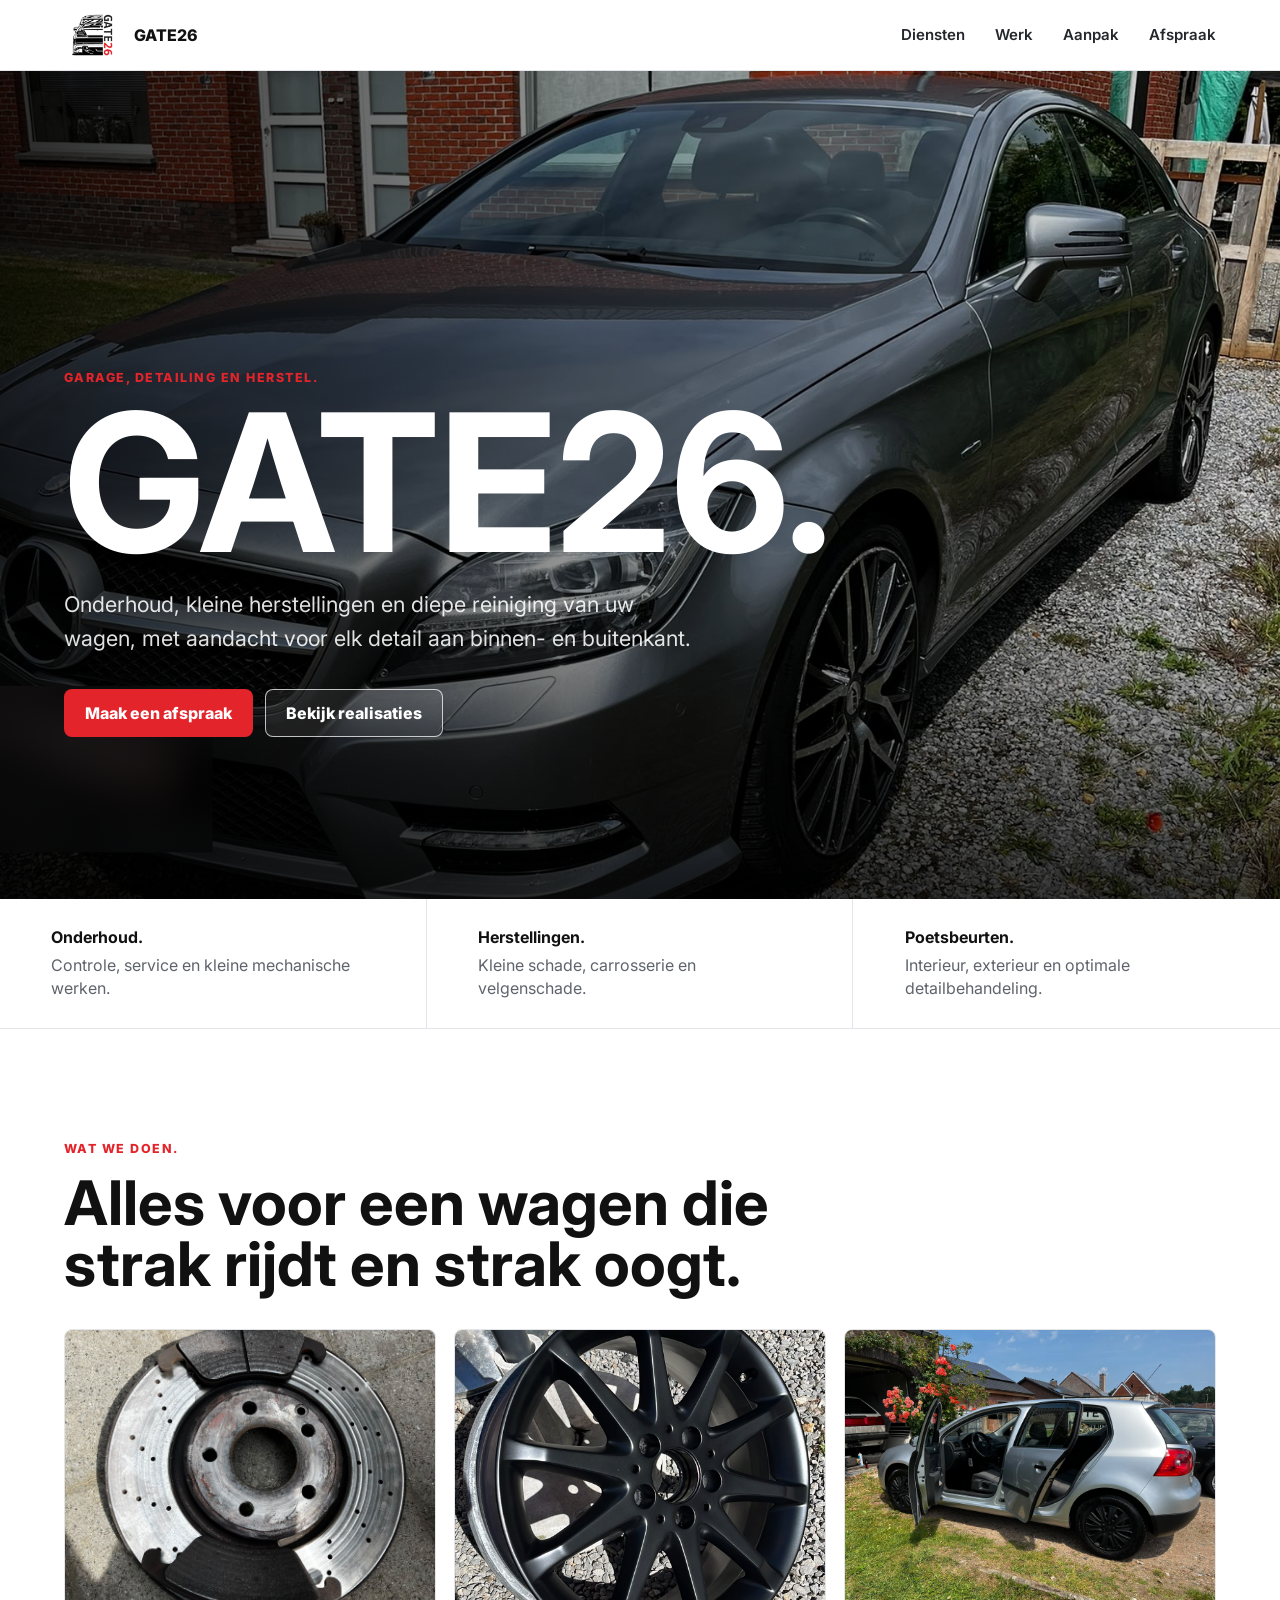
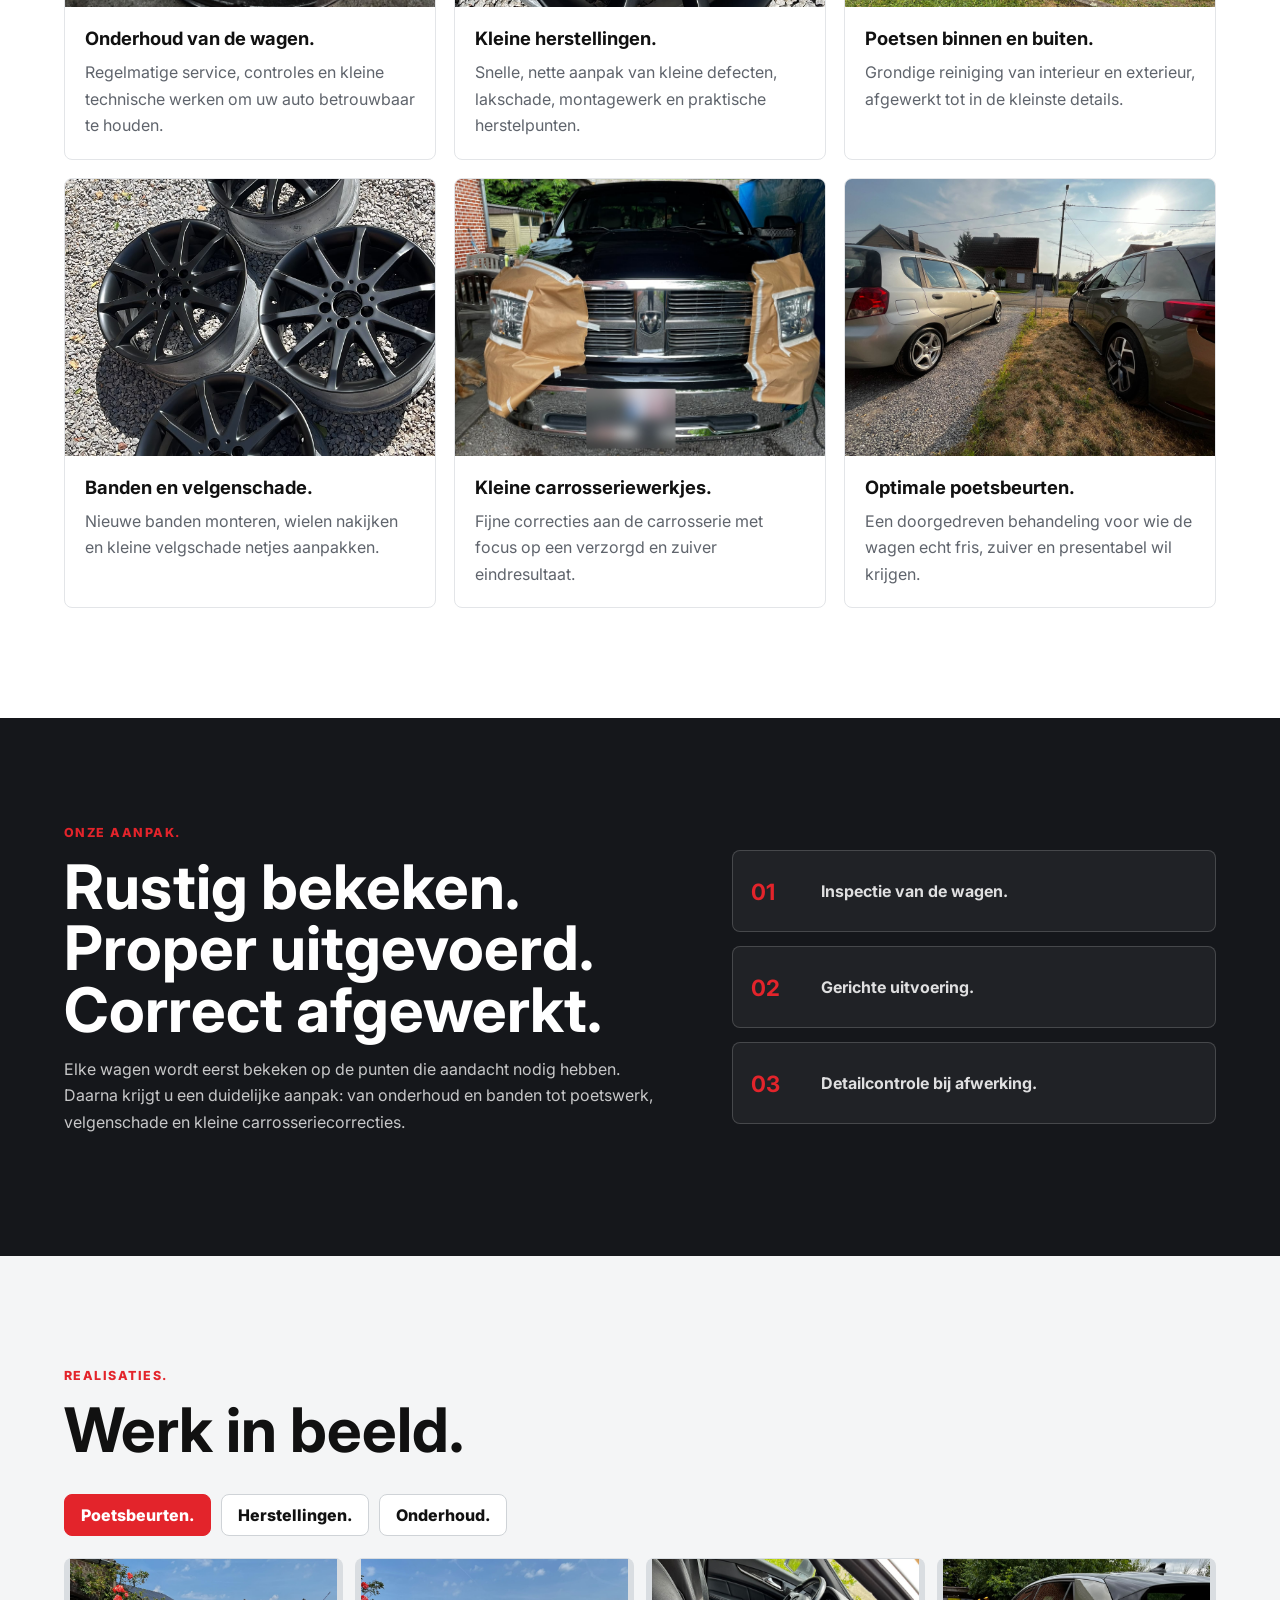
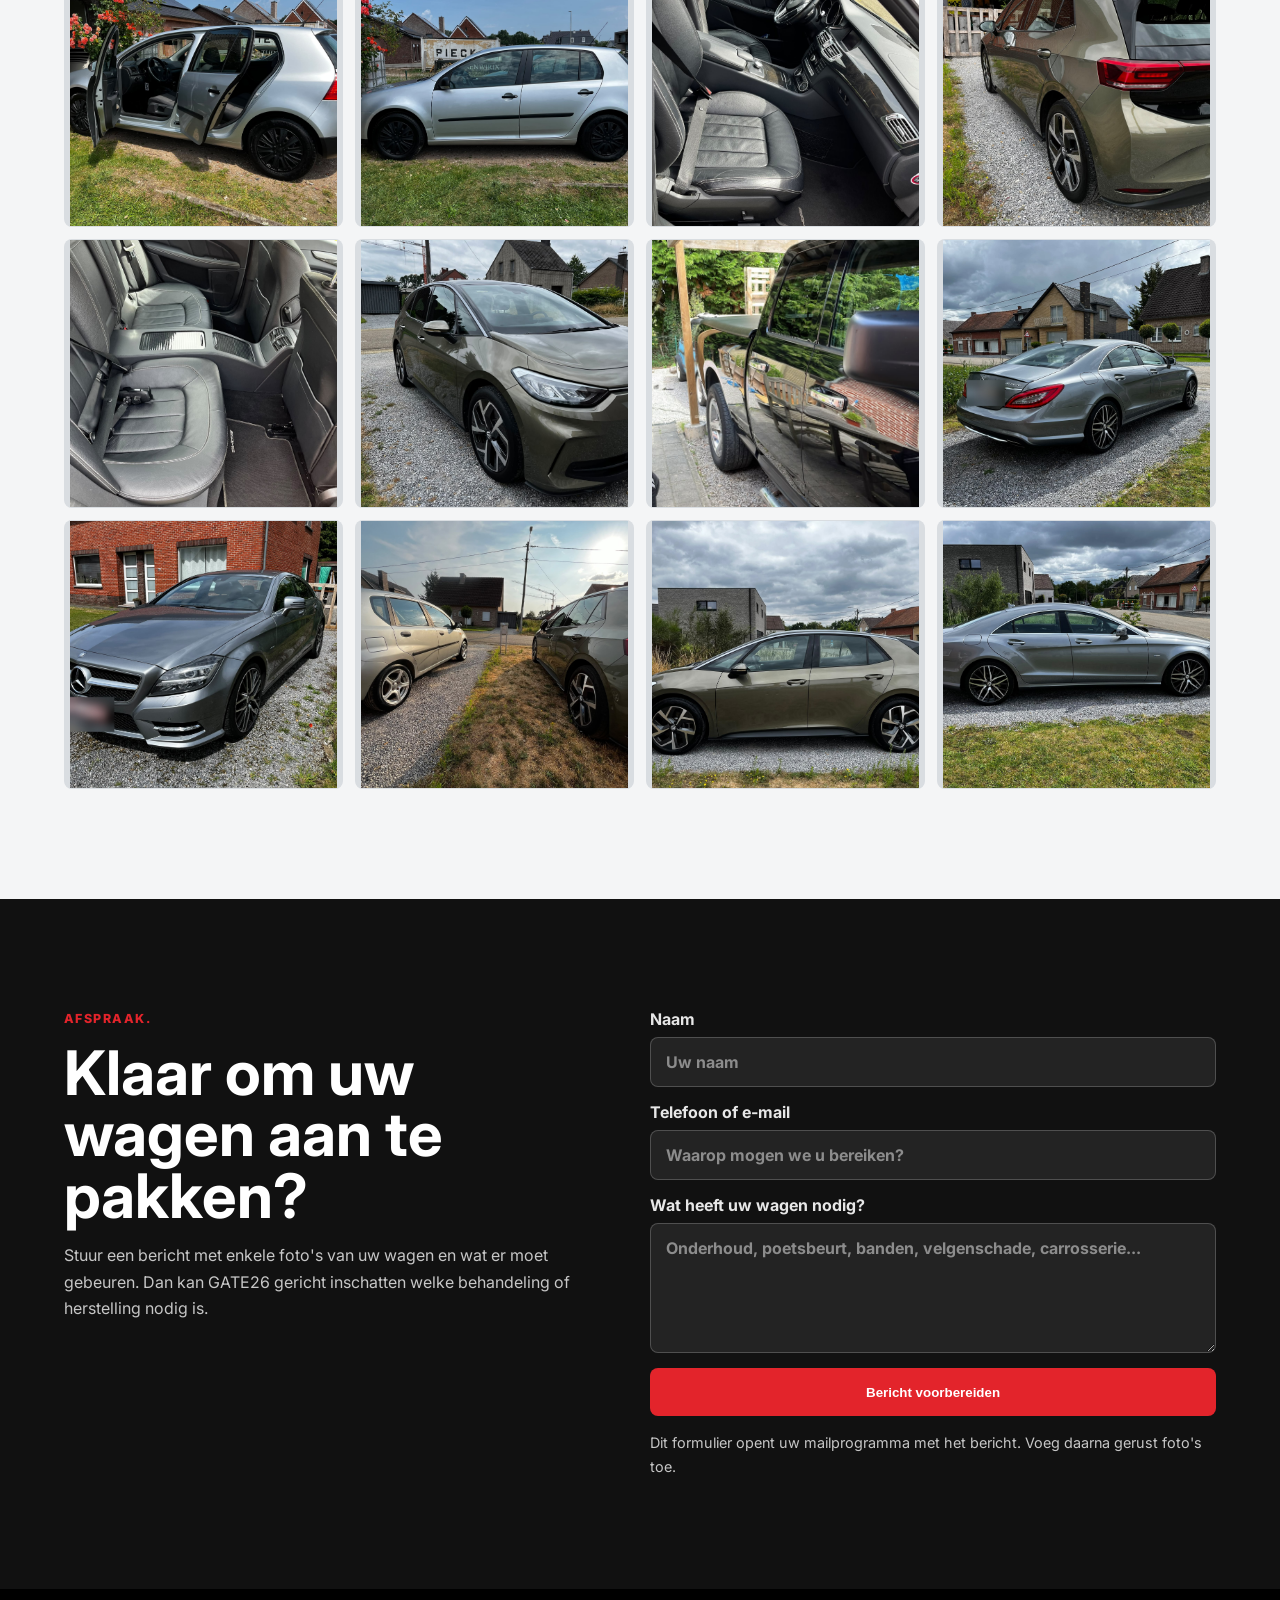
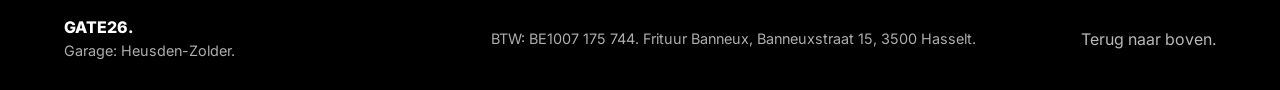
==== index.html @ 44db854c "Add favicon" ====
<!doctype html>
<html lang="nl">
  <head>
    <meta charset="utf-8" />
    <meta name="viewport" content="width=device-width, initial-scale=1" />
    <meta
      name="description"
      content="GATE26 verzorgt onderhoud, kleine herstellingen, banden, velgenschade, carrosseriewerk en precisiepoetsbeurten voor uw wagen."
    />
    <title>GATE26 | Garage & Detailing</title>
    <link rel="icon" href="favicon.ico" sizes="any" />
    <link rel="icon" type="image/png" href="favicon.png" />
    <link rel="preconnect" href="https://fonts.googleapis.com" />
    <link rel="preconnect" href="https://fonts.gstatic.com" crossorigin />
    <link
      href="https://fonts.googleapis.com/css2?family=Inter:wght@400;500;600;700;800&display=swap"
      rel="stylesheet"
    />
    <link rel="stylesheet" href="styles.css" />
  </head>
  <body>
    <header class="site-header" id="top">
      <a class="brand" href="#top" aria-label="GATE26 startpagina">
        <img src="GATE26%20LOGO.jpg" alt="GATE26 logo" />
        <span>GATE26</span>
      </a>
      <nav class="nav" aria-label="Hoofdnavigatie">
        <a href="#diensten">Diensten</a>
        <a href="#werk">Werk</a>
        <a href="#aanpak">Aanpak</a>
        <a href="#contact">Afspraak</a>
      </nav>
    </header>

    <main>
      <section class="hero" aria-labelledby="hero-title">
        <div class="hero-media">
          <img src="privacy-fotos/Poetsbeurten/WhatsApp%20Image%202026-07-25%20at%2012.27.44.jpeg" alt="Gepoetste wagen bij GATE26" />
        </div>
        <div class="hero-content">
          <p class="eyebrow">Garage, detailing en herstel.</p>
          <h1 id="hero-title">GATE26.</h1>
          <p>
            Onderhoud, kleine herstellingen en diepe reiniging van uw wagen,
            met aandacht voor elk detail aan binnen- en buitenkant.
          </p>
          <div class="hero-actions">
            <a class="button primary" href="#contact">Maak een afspraak</a>
            <a class="button secondary" href="#werk">Bekijk realisaties</a>
          </div>
        </div>
      </section>

      <section class="intro-band" aria-label="Belangrijkste diensten">
        <div>
          <strong>Onderhoud.</strong>
          <span>Controle, service en kleine mechanische werken.</span>
        </div>
        <div>
          <strong>Herstellingen.</strong>
          <span>Kleine schade, carrosserie en velgenschade.</span>
        </div>
        <div>
          <strong>Poetsbeurten.</strong>
          <span>Interieur, exterieur en optimale detailbehandeling.</span>
        </div>
      </section>

      <section class="section" id="diensten">
        <div class="section-heading">
          <p class="eyebrow">Wat we doen.</p>
          <h2>Alles voor een wagen die strak rijdt en strak oogt.</h2>
        </div>
        <div class="services-grid">
          <article class="service-card">
            <img src="privacy-fotos/Onderhoudfotos/4875.jpeg" alt="Onderhoudswerk aan een wagen" />
            <div>
              <h3>Onderhoud van de wagen.</h3>
              <p>Regelmatige service, controles en kleine technische werken om uw auto betrouwbaar te houden.</p>
            </div>
          </article>
          <article class="service-card">
            <img src="privacy-fotos/Herstellingswerkjes/987oipofei.jpeg" alt="Kleine herstelling aan een auto" />
            <div>
              <h3>Kleine herstellingen.</h3>
              <p>Snelle, nette aanpak van kleine defecten, lakschade, montagewerk en praktische herstelpunten.</p>
            </div>
          </article>
          <article class="service-card">
            <img src="privacy-fotos/Poetsbeurten/ef.jpeg" alt="Interieurreiniging van een wagen" />
            <div>
              <h3>Poetsen binnen en buiten.</h3>
              <p>Grondige reiniging van interieur en exterieur, afgewerkt tot in de kleinste details.</p>
            </div>
          </article>
          <article class="service-card">
            <img src="privacy-fotos/Herstellingswerkjes/jkhfiu.jpeg" alt="Velg en band van een wagen" />
            <div>
              <h3>Banden en velgenschade.</h3>
              <p>Nieuwe banden monteren, wielen nakijken en kleine velgschade netjes aanpakken.</p>
            </div>
          </article>
          <article class="service-card">
            <img src="privacy-fotos/Herstellingswerkjes/WhatsApp%20Image%202026-07-25%20at%2012.21.53fe.jpeg" alt="Carrosseriewerk aan een wagen" />
            <div>
              <h3>Kleine carrosseriewerkjes.</h3>
              <p>Fijne correcties aan de carrosserie met focus op een verzorgd en zuiver eindresultaat.</p>
            </div>
          </article>
          <article class="service-card">
            <img src="privacy-fotos/Poetsbeurten/WhatsApp%20Image%202026-07-25%20at%2019.39.48.jpeg" alt="Precisiepoetsbeurt van een auto" />
            <div>
              <h3>Optimale poetsbeurten.</h3>
              <p>Een doorgedreven behandeling voor wie de wagen echt fris, zuiver en presentabel wil krijgen.</p>
            </div>
          </article>
        </div>
      </section>

      <section class="feature-strip" id="aanpak">
        <div class="feature-copy">
          <p class="eyebrow">Onze aanpak.</p>
          <h2>Rustig bekeken. Proper uitgevoerd. Correct afgewerkt.</h2>
          <p>
            Elke wagen wordt eerst bekeken op de punten die aandacht nodig hebben.
            Daarna krijgt u een duidelijke aanpak: van onderhoud en banden tot
            poetswerk, velgenschade en kleine carrosseriecorrecties.
          </p>
        </div>
        <div class="stats" aria-label="Sterktes van GATE26">
          <div><strong>01</strong><span>Inspectie van de wagen.</span></div>
          <div><strong>02</strong><span>Gerichte uitvoering.</span></div>
          <div><strong>03</strong><span>Detailcontrole bij afwerking.</span></div>
        </div>
      </section>

      <section class="section gallery-section" id="werk">
        <div class="section-heading">
          <p class="eyebrow">Realisaties.</p>
          <h2>Werk in beeld.</h2>
        </div>
        <div class="gallery-tabs" role="tablist" aria-label="Galerijcategorieën">
          <button class="tab is-active" type="button" data-gallery="poetsbeurten">Poetsbeurten.</button>
          <button class="tab" type="button" data-gallery="herstellingen">Herstellingen.</button>
          <button class="tab" type="button" data-gallery="onderhoud">Onderhoud.</button>
        </div>
        <div class="gallery-grid" id="gallery" aria-live="polite"></div>
      </section>

      <section class="contact" id="contact">
        <div>
          <p class="eyebrow">Afspraak.</p>
          <h2>Klaar om uw wagen aan te pakken?</h2>
          <p>
            Stuur een bericht met enkele foto's van uw wagen en wat er moet gebeuren.
            Dan kan GATE26 gericht inschatten welke behandeling of herstelling nodig is.
          </p>
        </div>
        <form class="contact-form">
          <label>
            Naam
            <input type="text" name="naam" placeholder="Uw naam" />
          </label>
          <label>
            Telefoon of e-mail
            <input type="text" name="contact" placeholder="Waarop mogen we u bereiken?" />
          </label>
          <label>
            Wat heeft uw wagen nodig?
            <textarea name="bericht" rows="5" placeholder="Onderhoud, poetsbeurt, banden, velgenschade, carrosserie..."></textarea>
          </label>
          <button class="button primary" type="submit">Bericht voorbereiden</button>
          <p class="form-note">Dit formulier opent uw mailprogramma met het bericht. Voeg daarna gerust foto's toe.</p>
        </form>
      </section>
    </main>

    <footer class="footer">
      <div class="footer-brand">
        <span>GATE26.</span>
        <small>Garage: Heusden-Zolder.</small>
      </div>
      <p class="footer-note">
        BTW: BE1007 175 744. Frituur Banneux, Banneuxstraat 15, 3500 Hasselt.
      </p>
      <a href="#top">Terug naar boven.</a>
    </footer>

    <script src="script.js"></script>
  </body>
</html>
---- styles.css ----
:root {
  --ink: #111111;
  --muted: #5f646c;
  --line: #e3e5e8;
  --paper: #ffffff;
  --soft: #f4f5f6;
  --accent: #e3242b;
  --accent-dark: #b9171d;
  --steel: #222831;
  --radius: 8px;
  --shadow: 0 18px 45px rgba(17, 17, 17, 0.16);
}

* {
  box-sizing: border-box;
}

html {
  scroll-behavior: smooth;
}

body {
  margin: 0;
  font-family: "Inter", Arial, sans-serif;
  color: var(--ink);
  background: var(--paper);
}

img,
video {
  display: block;
  max-width: 100%;
}

a {
  color: inherit;
  text-decoration: none;
}

.site-header {
  position: sticky;
  top: 0;
  z-index: 20;
  display: flex;
  align-items: center;
  justify-content: space-between;
  gap: 24px;
  padding: 14px clamp(18px, 5vw, 64px);
  background: rgba(255, 255, 255, 0.94);
  border-bottom: 1px solid var(--line);
  backdrop-filter: blur(14px);
}

.brand {
  display: inline-flex;
  align-items: center;
  gap: 12px;
  font-weight: 800;
  letter-spacing: 0;
}

.brand img {
  width: 58px;
  height: 42px;
  object-fit: contain;
}

.nav {
  display: flex;
  align-items: center;
  gap: clamp(14px, 3vw, 30px);
  color: #24272c;
  font-size: 0.94rem;
  font-weight: 600;
}

.nav a {
  padding: 10px 0;
  border-bottom: 2px solid transparent;
}

.nav a:hover,
.nav a:focus-visible {
  border-color: var(--accent);
}

.hero {
  position: relative;
  min-height: calc(100svh - 72px);
  display: grid;
  align-items: end;
  overflow: hidden;
  background: var(--steel);
}

.hero::after {
  content: "";
  position: absolute;
  inset: 0;
  background:
    linear-gradient(90deg, rgba(0, 0, 0, 0.84), rgba(0, 0, 0, 0.42) 45%, rgba(0, 0, 0, 0.1)),
    linear-gradient(0deg, rgba(0, 0, 0, 0.7), transparent 36%);
  pointer-events: none;
}

.hero-media {
  position: absolute;
  inset: 0;
}

.hero-media img {
  width: 100%;
  height: 100%;
  object-fit: cover;
}

.hero-content {
  position: relative;
  z-index: 1;
  width: min(760px, 100%);
  padding: 10vh clamp(18px, 5vw, 64px) 18vh;
  color: #ffffff;
}

.eyebrow {
  margin: 0 0 12px;
  color: var(--accent);
  font-size: 0.78rem;
  font-weight: 800;
  letter-spacing: 0.12em;
  text-transform: uppercase;
}

.hero h1 {
  margin: 0;
  font-size: clamp(4.4rem, 16vw, 12rem);
  line-height: 0.85;
  letter-spacing: 0;
}

.hero p:not(.eyebrow) {
  width: min(660px, 100%);
  margin: 24px 0 0;
  color: rgba(255, 255, 255, 0.88);
  font-size: clamp(1.05rem, 2vw, 1.35rem);
  line-height: 1.55;
}

.hero-actions {
  display: flex;
  flex-wrap: wrap;
  gap: 12px;
  margin-top: 34px;
}

.button {
  display: inline-flex;
  align-items: center;
  justify-content: center;
  min-height: 48px;
  padding: 0 20px;
  border: 1px solid transparent;
  border-radius: var(--radius);
  font-weight: 800;
  cursor: pointer;
}

.button.primary {
  color: #ffffff;
  background: var(--accent);
}

.button.primary:hover,
.button.primary:focus-visible {
  background: var(--accent-dark);
}

.button.secondary {
  color: #ffffff;
  border-color: rgba(255, 255, 255, 0.72);
  background: rgba(255, 255, 255, 0.08);
}

.intro-band {
  display: grid;
  grid-template-columns: repeat(3, 1fr);
  border-bottom: 1px solid var(--line);
  background: var(--paper);
}

.intro-band div {
  padding: 28px clamp(18px, 4vw, 52px);
  border-right: 1px solid var(--line);
}

.intro-band div:last-child {
  border-right: 0;
}

.intro-band strong,
.intro-band span {
  display: block;
}

.intro-band strong {
  margin-bottom: 7px;
  font-size: 1rem;
}

.intro-band span {
  color: var(--muted);
  line-height: 1.45;
}

.section,
.contact {
  padding: clamp(58px, 9vw, 110px) clamp(18px, 5vw, 64px);
}

.section-heading {
  width: min(760px, 100%);
  margin-bottom: 34px;
}

h2 {
  margin: 0;
  font-size: clamp(2rem, 4.8vw, 4rem);
  line-height: 1;
  letter-spacing: 0;
}

h3 {
  margin: 0 0 10px;
  font-size: 1.15rem;
  letter-spacing: 0;
}

p {
  line-height: 1.65;
}

.services-grid {
  display: grid;
  grid-template-columns: repeat(3, minmax(0, 1fr));
  gap: 18px;
}

.service-card {
  overflow: hidden;
  border: 1px solid var(--line);
  border-radius: var(--radius);
  background: #ffffff;
}

.service-card img {
  width: 100%;
  aspect-ratio: 4 / 3;
  object-fit: cover;
}

.service-card div {
  padding: 20px;
}

.service-card p {
  margin: 0;
  color: var(--muted);
}

.feature-strip {
  display: grid;
  grid-template-columns: minmax(0, 1.1fr) minmax(320px, 0.9fr);
  gap: clamp(32px, 6vw, 86px);
  align-items: center;
  padding: clamp(58px, 9vw, 105px) clamp(18px, 5vw, 64px);
  color: #ffffff;
  background: #15171b;
}

.feature-copy p:not(.eyebrow) {
  width: min(680px, 100%);
  color: rgba(255, 255, 255, 0.76);
}

.stats {
  display: grid;
  gap: 14px;
}

.stats div {
  display: grid;
  grid-template-columns: 70px 1fr;
  align-items: center;
  min-height: 82px;
  padding: 18px;
  border: 1px solid rgba(255, 255, 255, 0.17);
  border-radius: var(--radius);
  background: rgba(255, 255, 255, 0.05);
}

.stats strong {
  color: var(--accent);
  font-size: 1.4rem;
}

.stats span {
  color: rgba(255, 255, 255, 0.86);
  font-weight: 700;
}

.gallery-section {
  background: var(--soft);
}

.gallery-tabs {
  display: flex;
  flex-wrap: wrap;
  gap: 10px;
  margin-bottom: 22px;
}

.tab {
  min-height: 42px;
  padding: 0 16px;
  border: 1px solid #cfd3d7;
  border-radius: var(--radius);
  color: var(--ink);
  background: #ffffff;
  font: inherit;
  font-weight: 800;
  cursor: pointer;
}

.tab.is-active,
.tab:hover,
.tab:focus-visible {
  color: #ffffff;
  border-color: var(--accent);
  background: var(--accent);
}

.gallery-grid {
  display: grid;
  grid-template-columns: repeat(4, minmax(0, 1fr));
  gap: 12px;
}

.gallery-item {
  overflow: hidden;
  border: 0;
  border-radius: var(--radius);
  box-shadow: none;
  background: #d9dde1;
  cursor: zoom-in;
}

.gallery-item img {
  width: 100%;
  aspect-ratio: 1 / 1;
  object-fit: cover;
  transition: transform 220ms ease;
}

.gallery-item:hover img {
  transform: scale(1.04);
}

.video-band {
  display: grid;
  grid-template-columns: minmax(0, 0.8fr) minmax(320px, 1.2fr);
  gap: clamp(28px, 5vw, 72px);
  align-items: center;
  padding: clamp(54px, 8vw, 96px) clamp(18px, 5vw, 64px);
  border-top: 1px solid var(--line);
}

.video-band video {
  width: 100%;
  max-height: 620px;
  border-radius: var(--radius);
  background: #000000;
  box-shadow: var(--shadow);
}

.contact {
  display: grid;
  grid-template-columns: minmax(0, 0.9fr) minmax(320px, 1fr);
  gap: clamp(32px, 6vw, 86px);
  color: #ffffff;
  background: #111111;
}

.contact p:not(.eyebrow) {
  color: rgba(255, 255, 255, 0.76);
}

.contact-form {
  display: grid;
  gap: 15px;
}

.contact-form label {
  display: grid;
  gap: 8px;
  color: rgba(255, 255, 255, 0.9);
  font-weight: 700;
}

.contact-form input,
.contact-form textarea {
  width: 100%;
  border: 1px solid rgba(255, 255, 255, 0.2);
  border-radius: var(--radius);
  padding: 14px 15px;
  color: #ffffff;
  background: rgba(255, 255, 255, 0.08);
  font: inherit;
}

.contact-form input::placeholder,
.contact-form textarea::placeholder {
  color: rgba(255, 255, 255, 0.48);
}

.contact-form textarea {
  resize: vertical;
}

.form-note {
  margin: 0;
  color: rgba(255, 255, 255, 0.58);
  font-size: 0.9rem;
}

.footer {
  display: grid;
  grid-template-columns: 1fr minmax(240px, 1.4fr) auto;
  align-items: center;
  gap: 18px;
  padding: 28px clamp(18px, 5vw, 64px);
  color: #ffffff;
  background: #000000;
}

.footer-brand {
  display: grid;
  gap: 4px;
}

.footer span {
  font-weight: 800;
}

.footer small,
.footer-note {
  color: rgba(255, 255, 255, 0.68);
  font-size: 0.9rem;
  line-height: 1.45;
}

.footer-note {
  margin: 0;
}

.footer a {
  color: rgba(255, 255, 255, 0.72);
}

.lightbox {
  position: fixed;
  inset: 0;
  z-index: 50;
  display: grid;
  place-items: center;
  padding: 22px;
  background: rgba(0, 0, 0, 0.86);
}

.lightbox[hidden] {
  display: none;
}

.lightbox img {
  max-width: min(1120px, 96vw);
  max-height: 86vh;
  border-radius: var(--radius);
  object-fit: contain;
}

.lightbox button {
  position: fixed;
  top: 18px;
  right: 18px;
  width: 44px;
  height: 44px;
  border: 1px solid rgba(255, 255, 255, 0.35);
  border-radius: var(--radius);
  color: #ffffff;
  background: rgba(255, 255, 255, 0.12);
  font-size: 1.5rem;
  cursor: pointer;
}

@media (max-width: 980px) {
  .services-grid,
  .gallery-grid {
    grid-template-columns: repeat(2, minmax(0, 1fr));
  }

  .feature-strip,
  .video-band,
  .contact {
    grid-template-columns: 1fr;
  }
}

@media (max-width: 720px) {
  .site-header {
    position: static;
    align-items: flex-start;
    flex-direction: column;
    gap: 10px;
  }

  .nav {
    width: 100%;
    gap: 0;
    justify-content: space-between;
    overflow-x: auto;
    font-size: 0.86rem;
  }

  .hero {
    min-height: 86svh;
  }

  .hero::after {
    background:
      linear-gradient(0deg, rgba(0, 0, 0, 0.9), rgba(0, 0, 0, 0.28)),
      linear-gradient(90deg, rgba(0, 0, 0, 0.38), transparent);
  }

  .hero-content {
    padding-bottom: 12vh;
  }

  .intro-band,
  .services-grid,
  .gallery-grid {
    grid-template-columns: 1fr;
  }

  .intro-band div {
    border-right: 0;
    border-bottom: 1px solid var(--line);
  }

  .hero-actions,
  .gallery-tabs {
    align-items: stretch;
    flex-direction: column;
  }

  .button,
  .tab {
    width: 100%;
  }

  .footer {
    grid-template-columns: 1fr;
  }
}
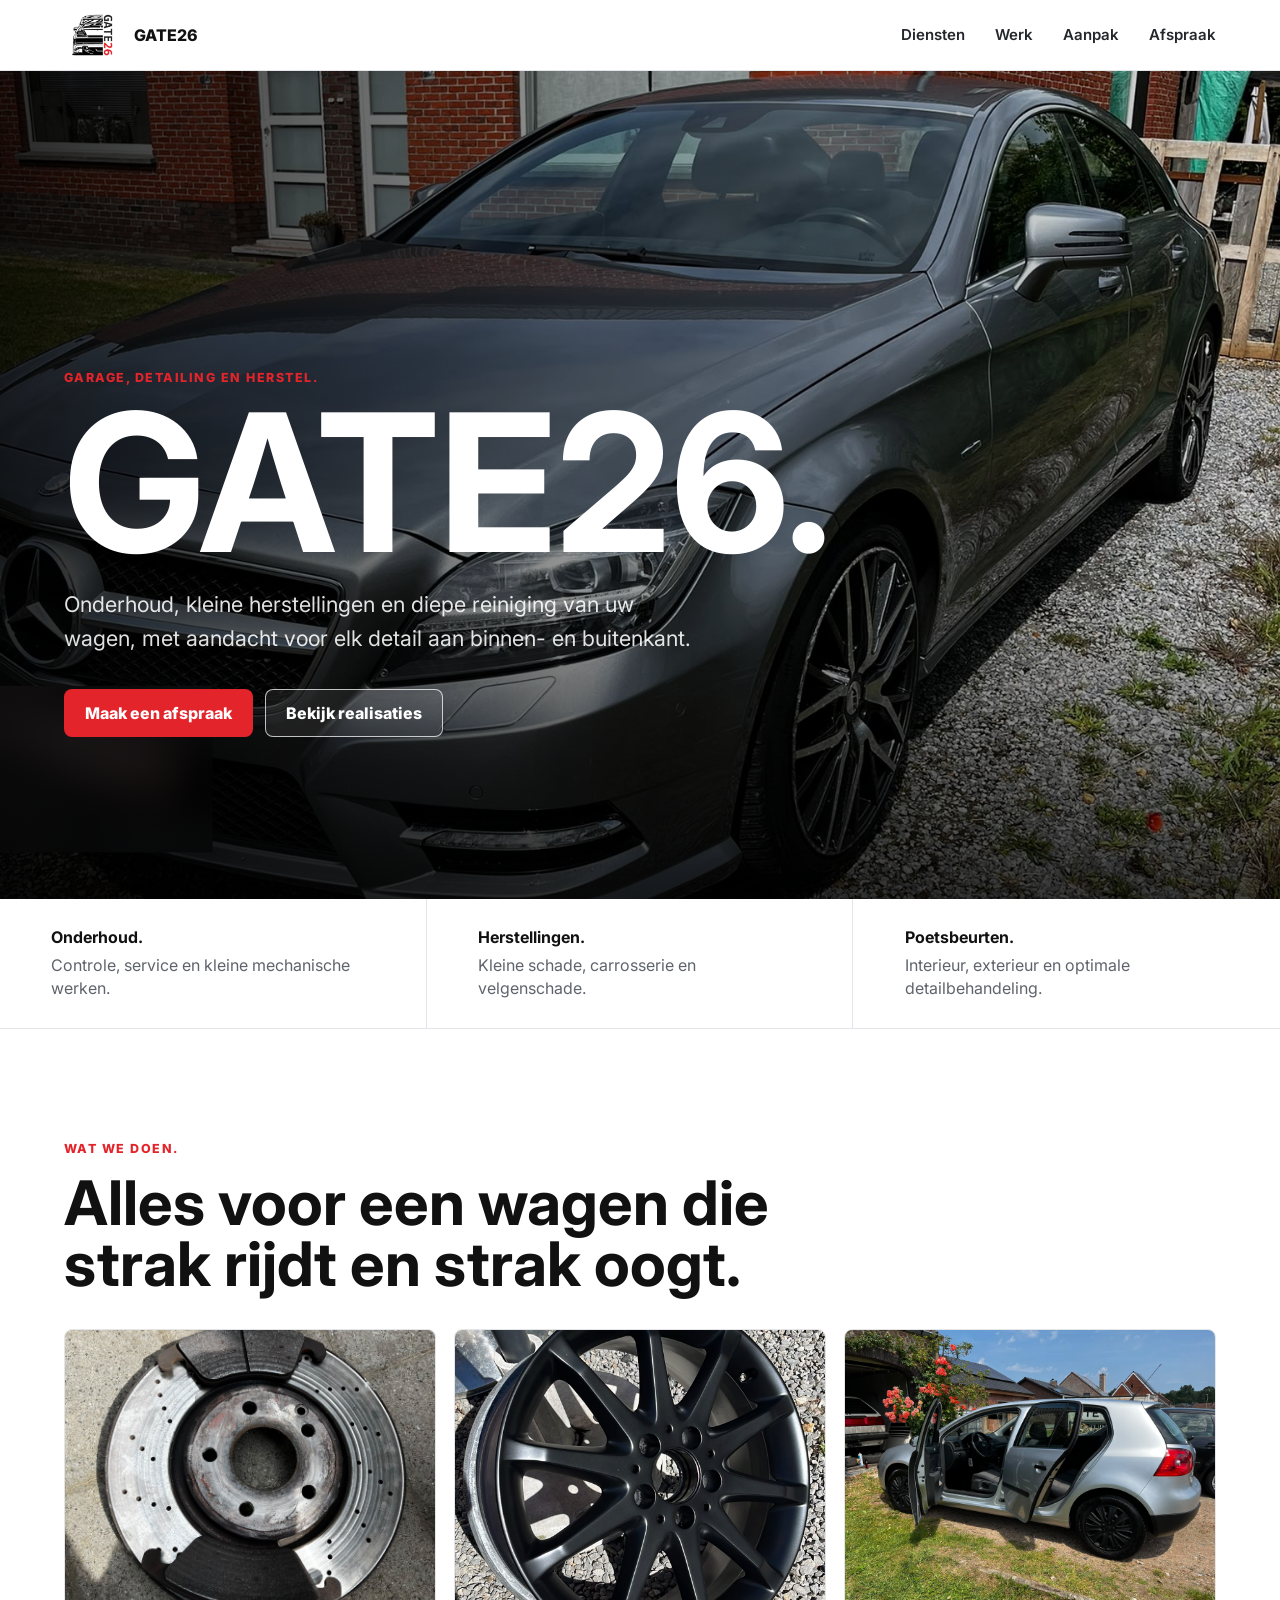
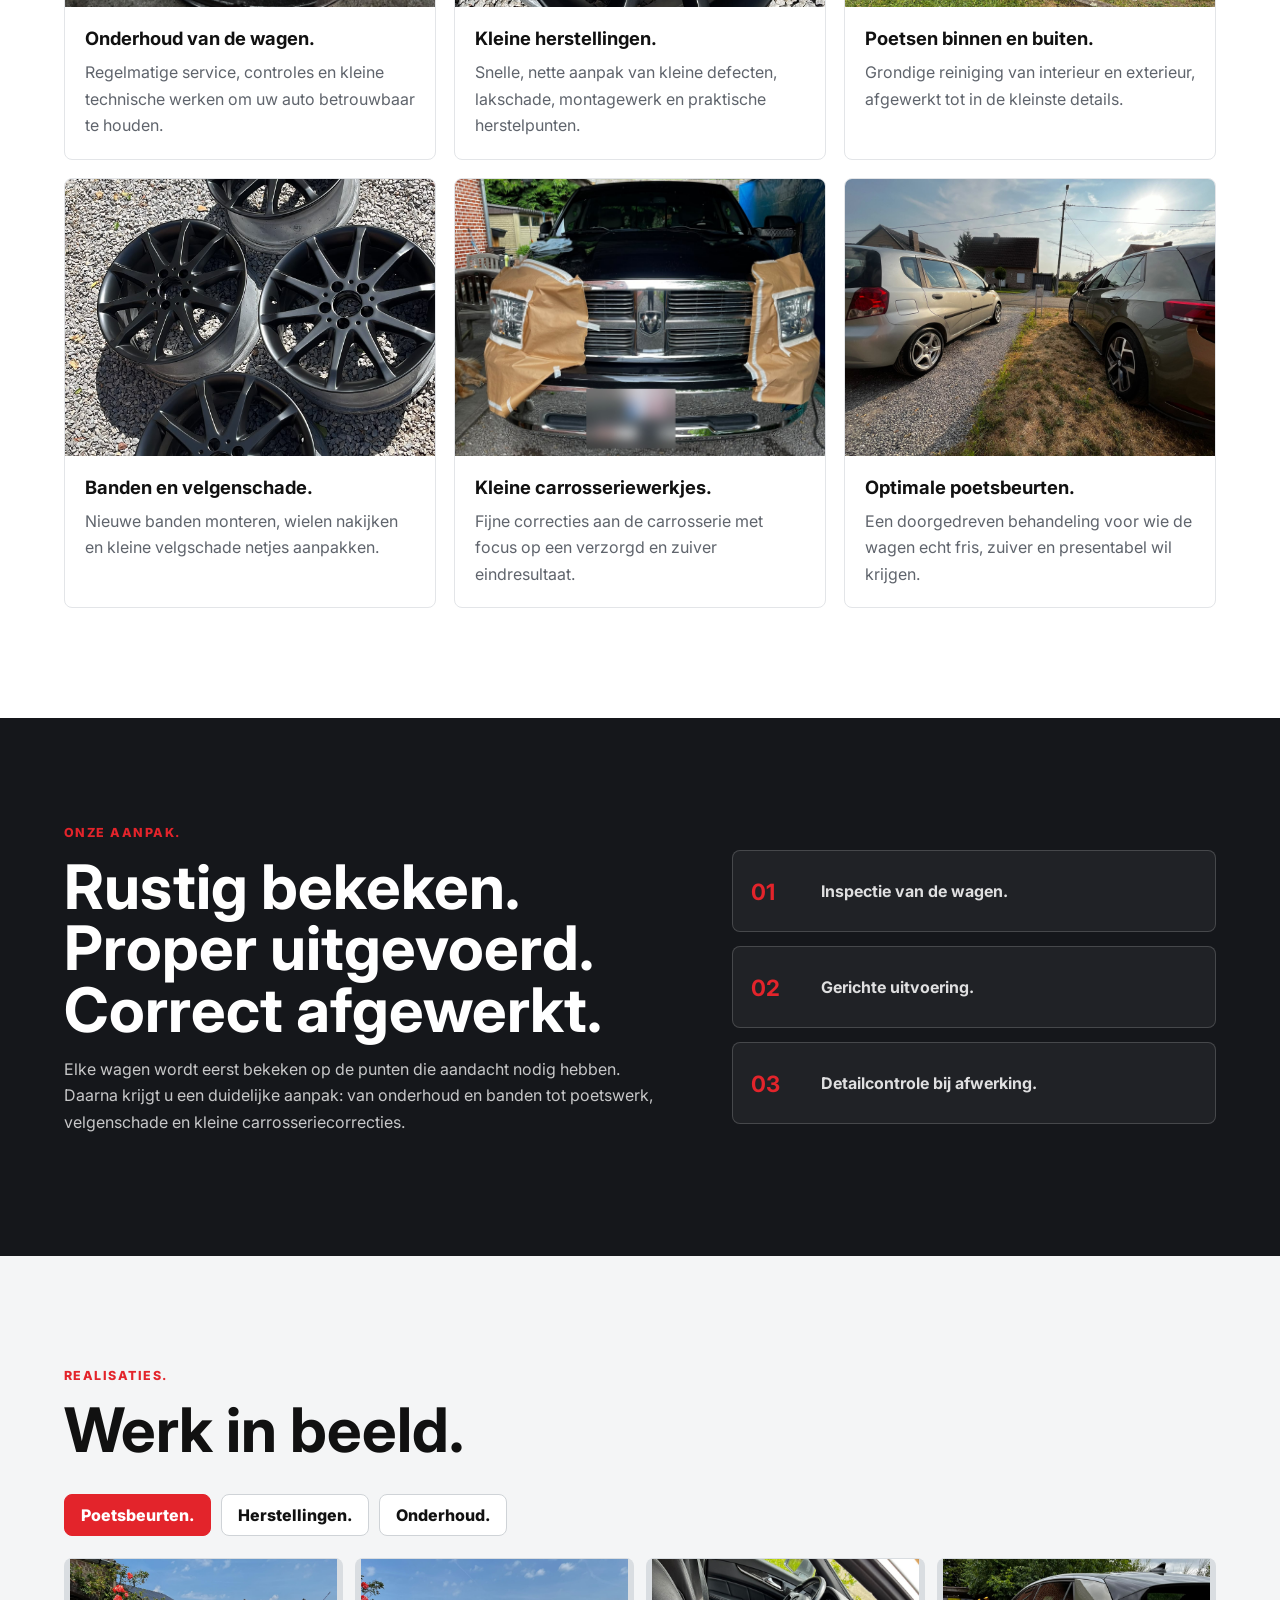
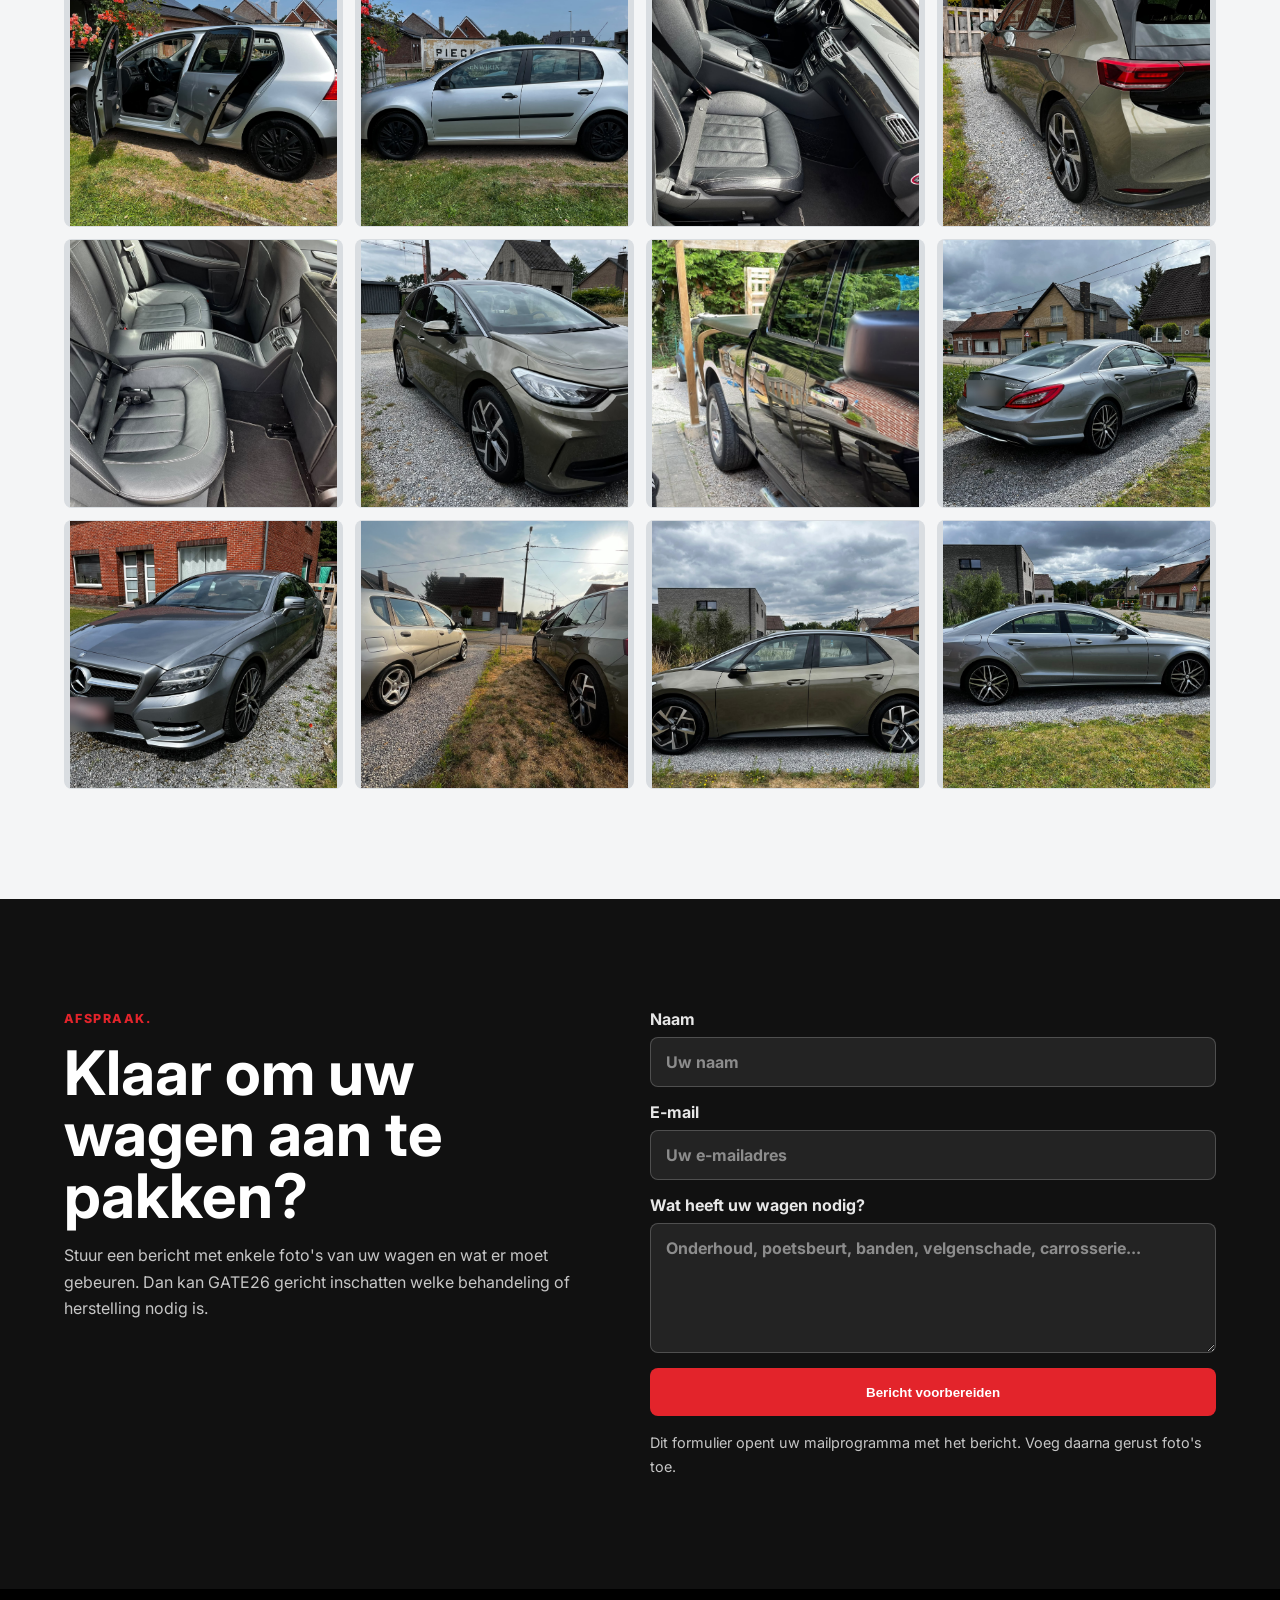
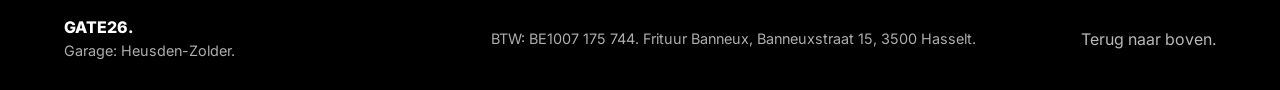
==== commit 5c336b47: "Route contact form to email" ====
--- a/index.html
+++ b/index.html
@@ -162,8 +162,8 @@
             <input type="text" name="naam" placeholder="Uw naam" />
           </label>
           <label>
-            Telefoon of e-mail
-            <input type="text" name="contact" placeholder="Waarop mogen we u bereiken?" />
+            E-mail
+            <input type="email" name="contact" placeholder="Uw e-mailadres" />
           </label>
           <label>
             Wat heeft uw wagen nodig?
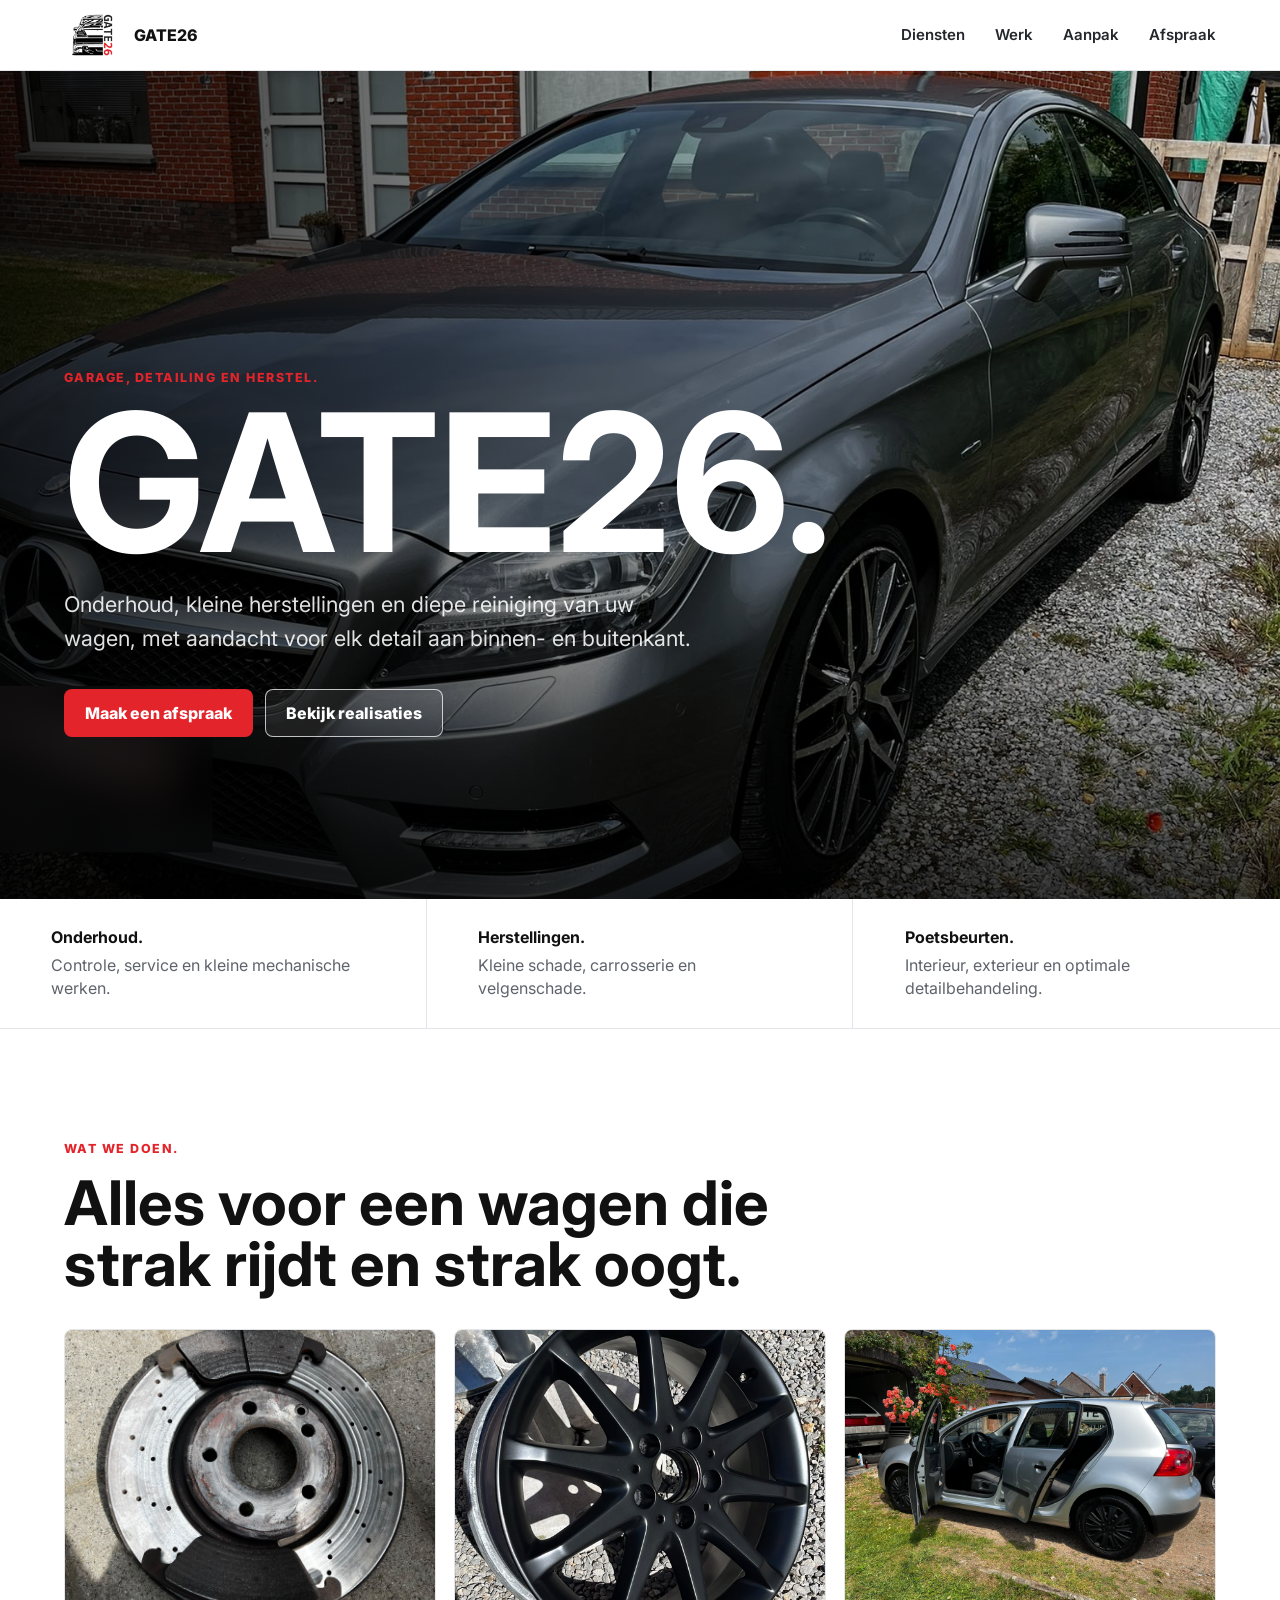
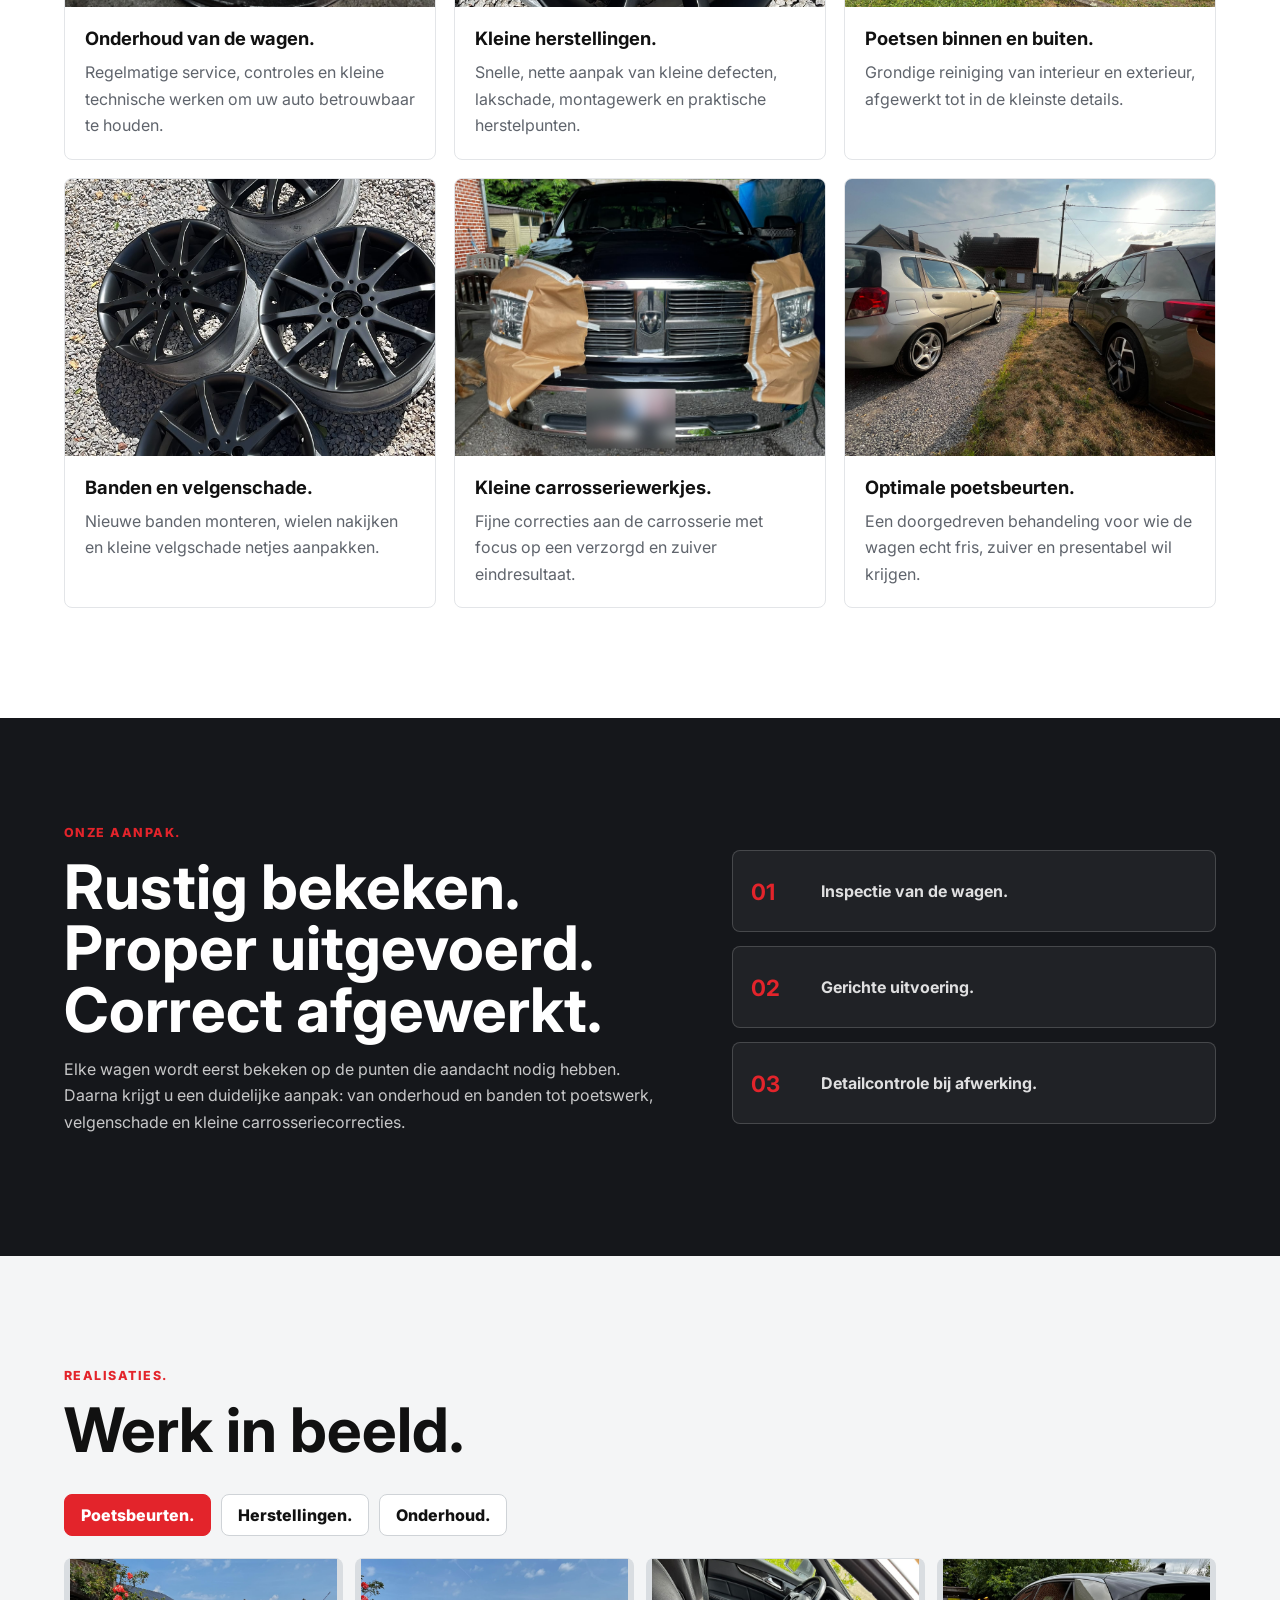
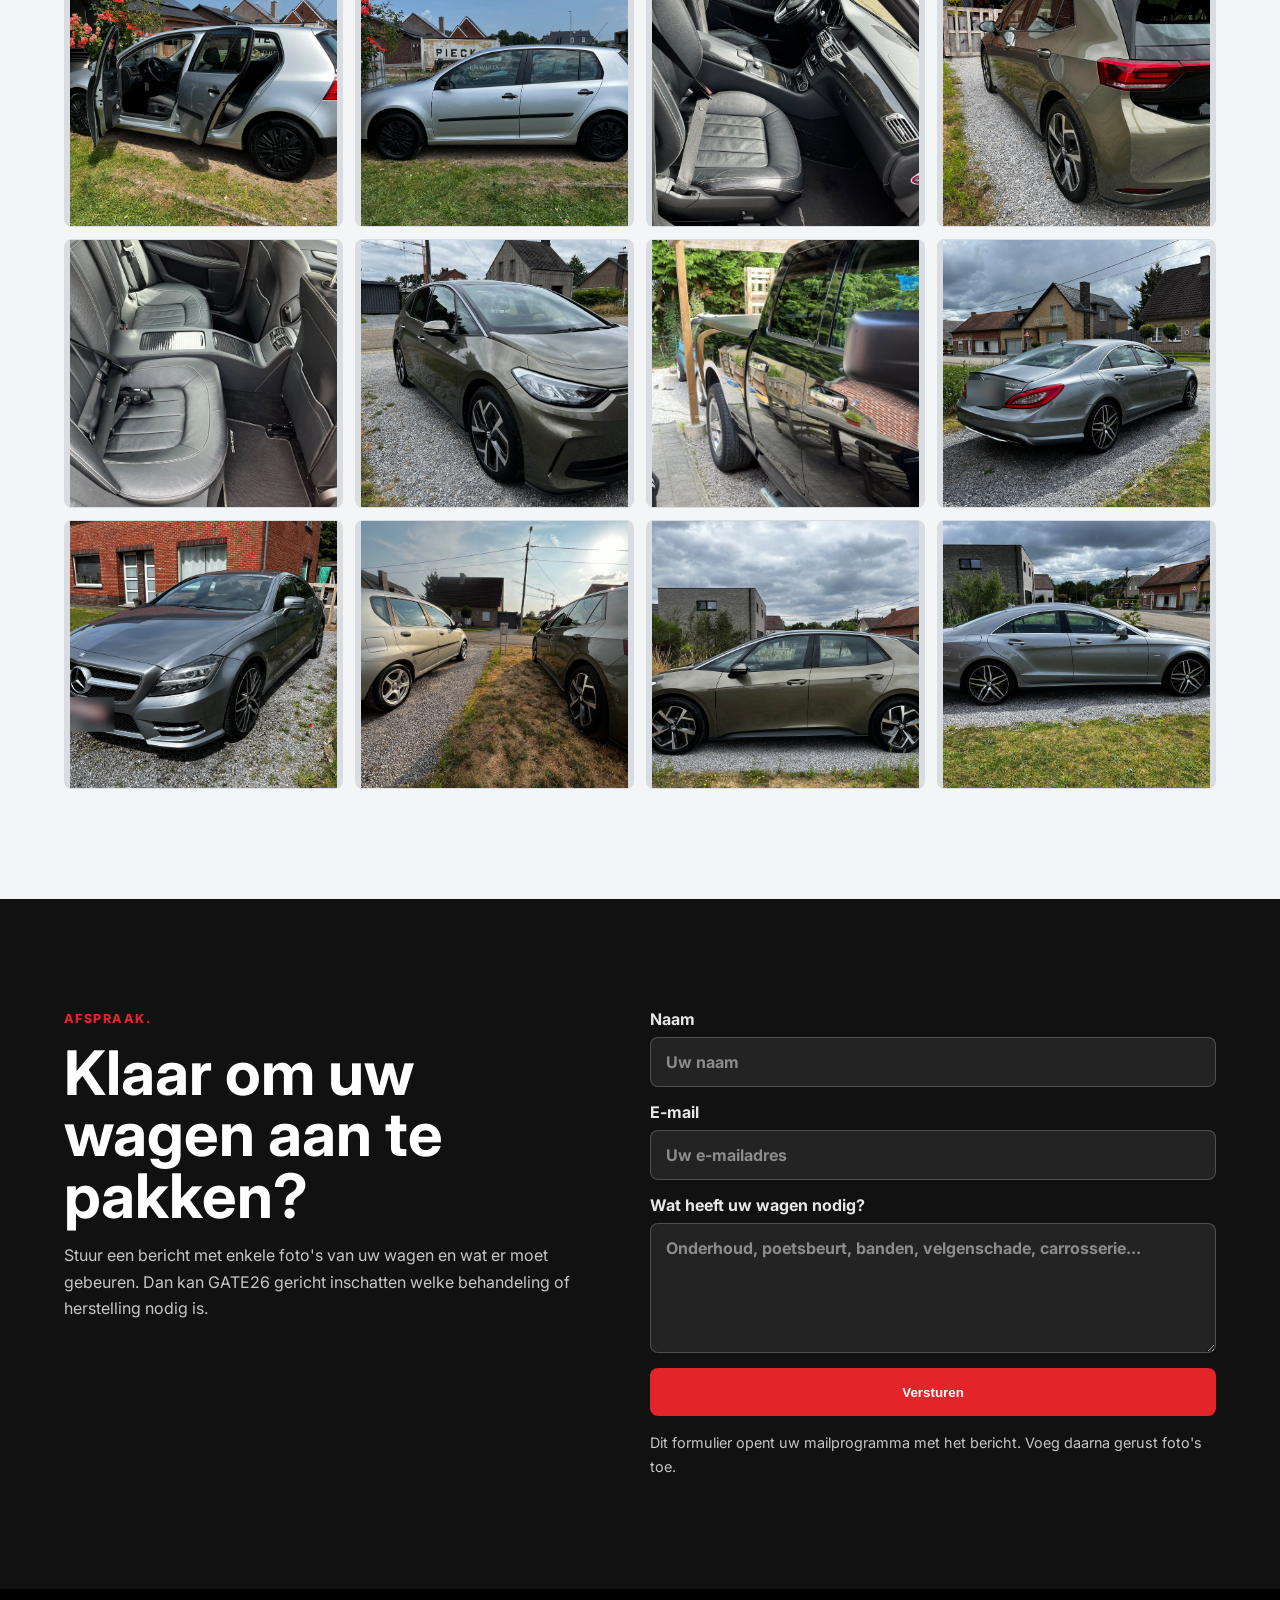
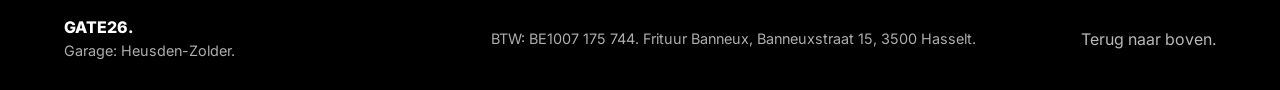
==== commit ff205692: "Update contact button text" ====
--- a/index.html
+++ b/index.html
@@ -169,7 +169,7 @@
             Wat heeft uw wagen nodig?
             <textarea name="bericht" rows="5" placeholder="Onderhoud, poetsbeurt, banden, velgenschade, carrosserie..."></textarea>
           </label>
-          <button class="button primary" type="submit">Bericht voorbereiden</button>
+          <button class="button primary" type="submit">Versturen</button>
           <p class="form-note">Dit formulier opent uw mailprogramma met het bericht. Voeg daarna gerust foto's toe.</p>
         </form>
       </section>
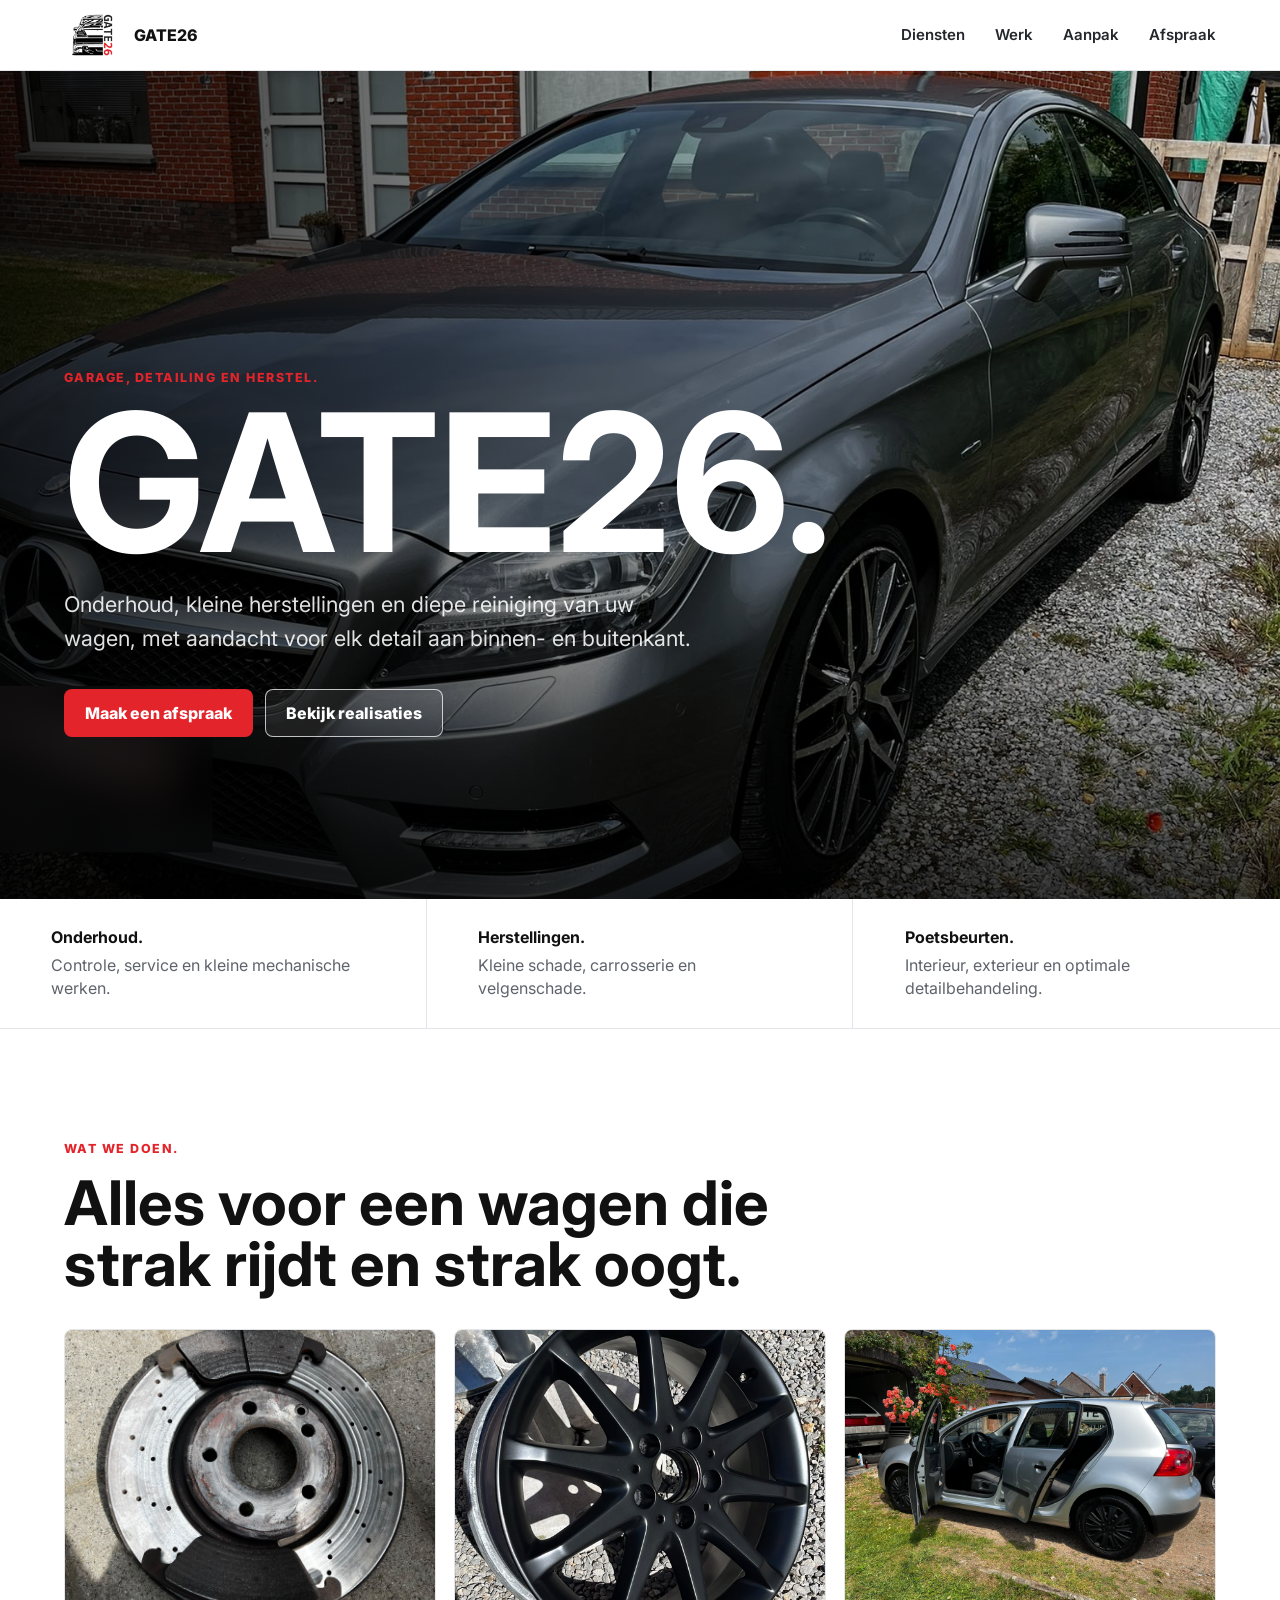
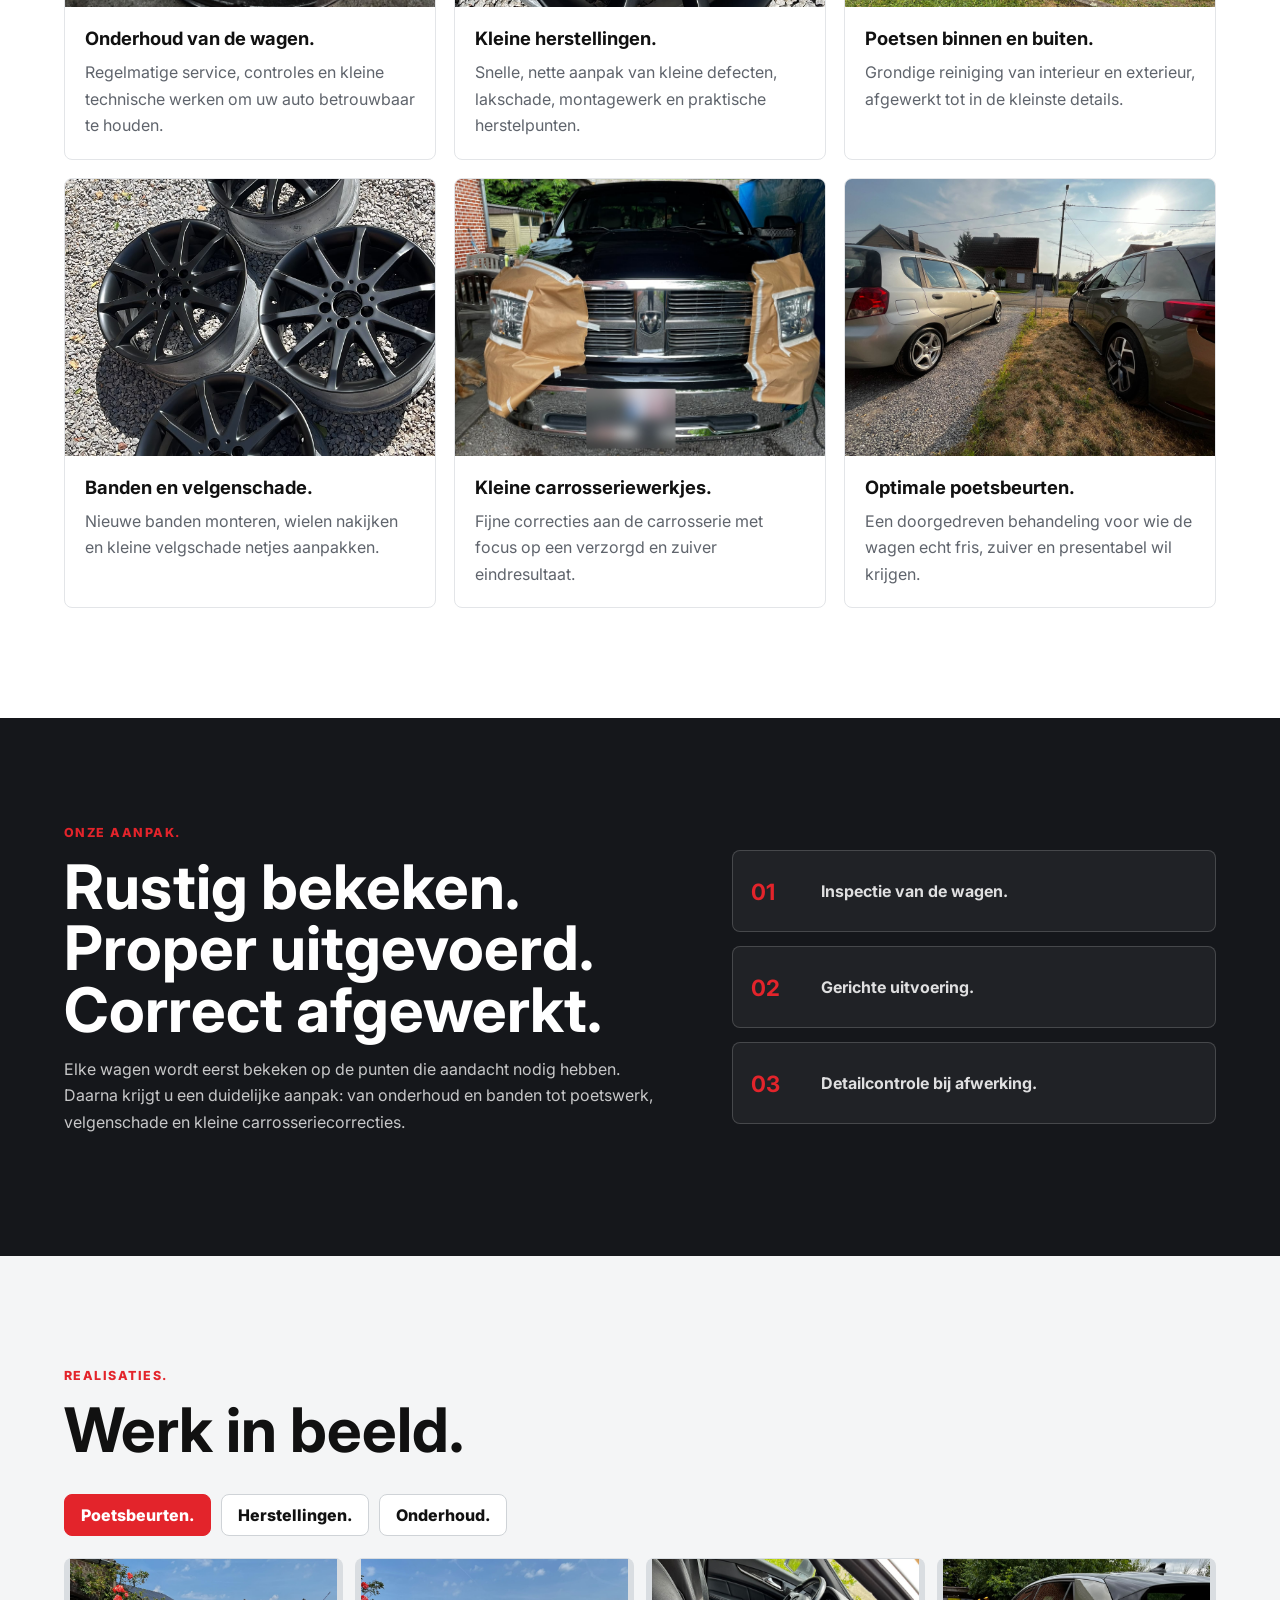
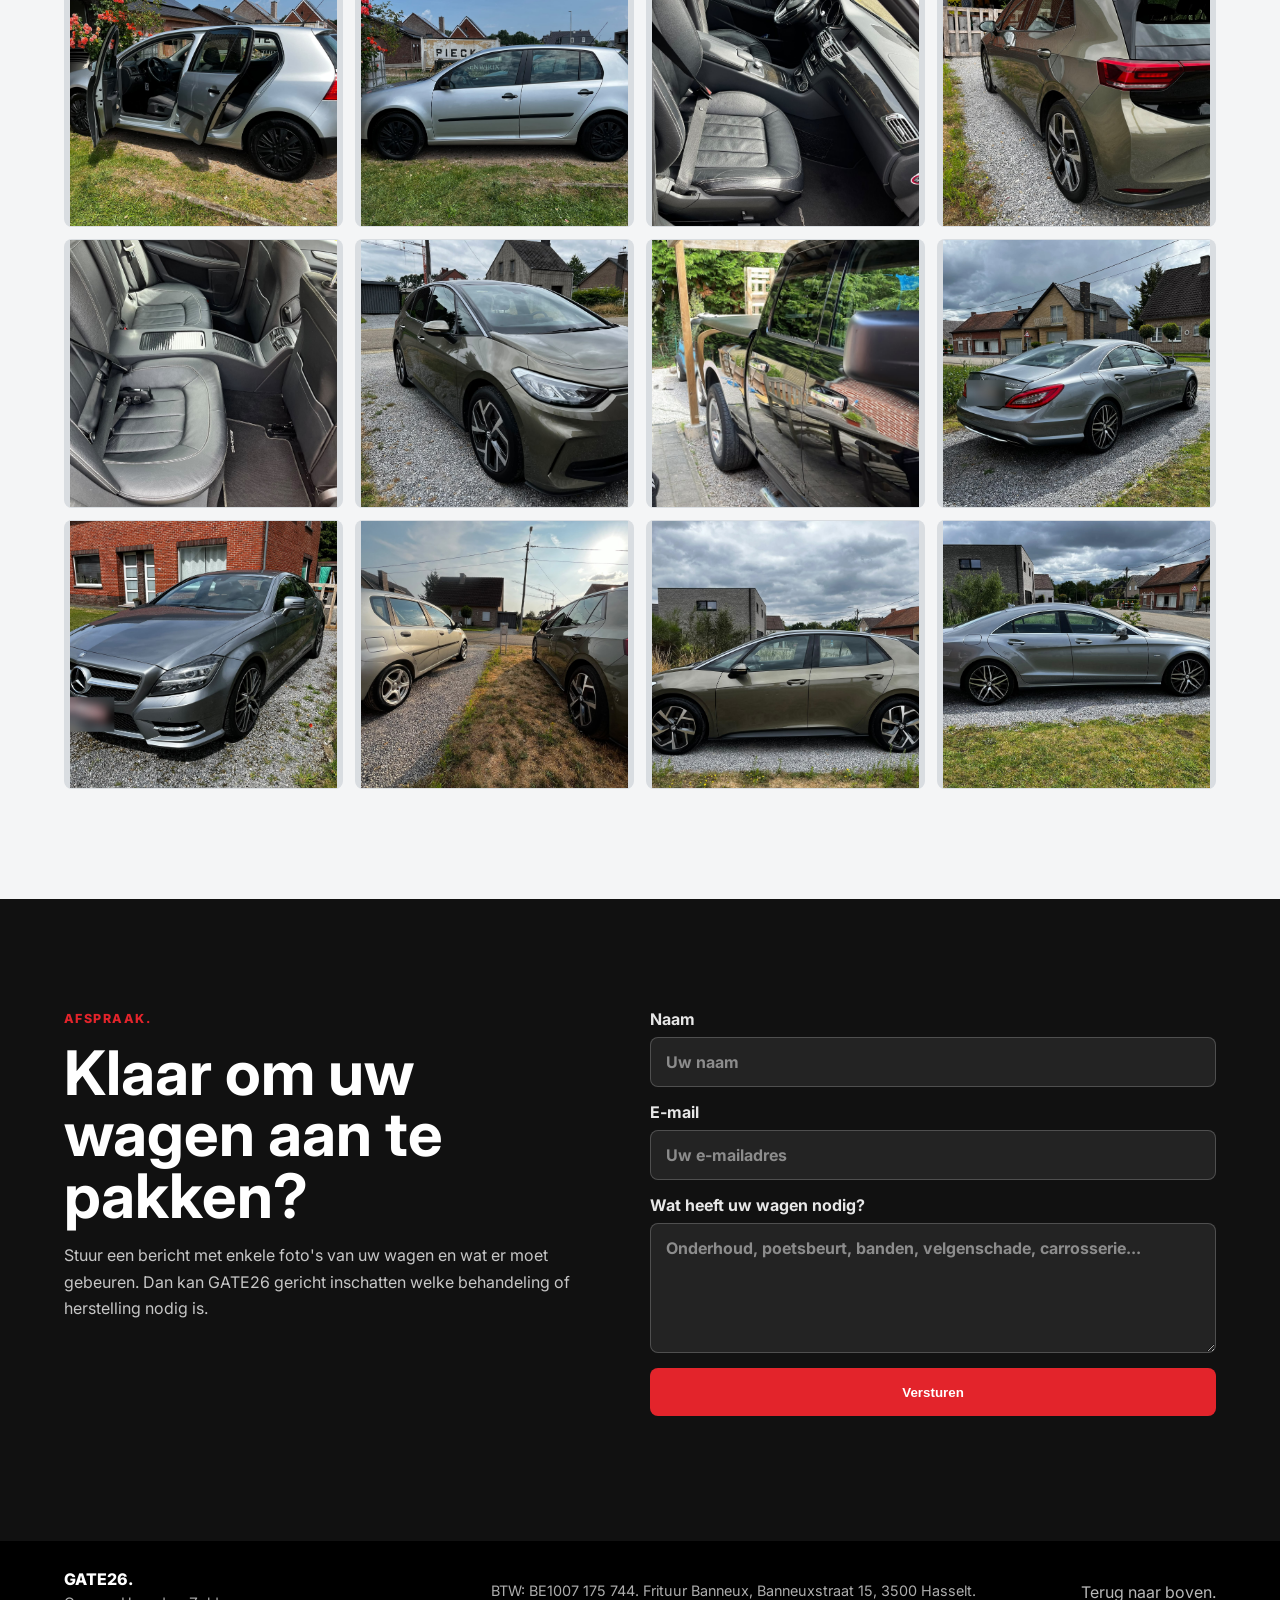
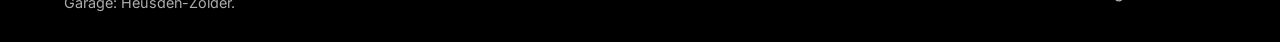
==== commit 2fa4d346: "Submit contact form inline" ====
--- a/index.html
+++ b/index.html
@@ -156,21 +156,24 @@
             Dan kan GATE26 gericht inschatten welke behandeling of herstelling nodig is.
           </p>
         </div>
-        <form class="contact-form">
+        <form class="contact-form" action="https://formsubmit.co/ajax/schepensjorn@hotmail.com" method="POST">
+          <input type="hidden" name="_subject" value="Afspraakaanvraag GATE26" />
+          <input type="hidden" name="_template" value="table" />
+          <input type="hidden" name="_captcha" value="false" />
           <label>
             Naam
             <input type="text" name="naam" placeholder="Uw naam" />
           </label>
           <label>
             E-mail
-            <input type="email" name="contact" placeholder="Uw e-mailadres" />
+            <input type="email" name="email" placeholder="Uw e-mailadres" />
           </label>
           <label>
             Wat heeft uw wagen nodig?
             <textarea name="bericht" rows="5" placeholder="Onderhoud, poetsbeurt, banden, velgenschade, carrosserie..."></textarea>
           </label>
           <button class="button primary" type="submit">Versturen</button>
-          <p class="form-note">Dit formulier opent uw mailprogramma met het bericht. Voeg daarna gerust foto's toe.</p>
+          <p class="form-note form-status" role="status" aria-live="polite"></p>
         </form>
       </section>
     </main>
--- a/styles.css
+++ b/styles.css
@@ -175,6 +175,11 @@
   background: var(--accent-dark);
 }
 
+.button:disabled {
+  cursor: wait;
+  opacity: 0.72;
+}
+
 .button.secondary {
   color: #ffffff;
   border-color: rgba(255, 255, 255, 0.72);
@@ -430,6 +435,11 @@
   margin: 0;
   color: rgba(255, 255, 255, 0.58);
   font-size: 0.9rem;
+}
+
+.form-status:not(:empty) {
+  color: rgba(255, 255, 255, 0.82);
+  font-weight: 700;
 }
 
 .footer {
@@ -501,6 +511,32 @@
   cursor: pointer;
 }
 
+.thanks-page {
+  min-height: 100svh;
+  display: grid;
+  place-items: center;
+  padding: clamp(24px, 5vw, 64px);
+  color: #ffffff;
+  background: #111111;
+}
+
+.thanks-panel {
+  width: min(680px, 100%);
+}
+
+.thanks-panel h1 {
+  margin: 0;
+  font-size: clamp(3.5rem, 12vw, 8rem);
+  line-height: 0.9;
+  letter-spacing: 0;
+}
+
+.thanks-panel p:not(.eyebrow) {
+  margin: 22px 0 30px;
+  color: rgba(255, 255, 255, 0.78);
+  font-size: 1.1rem;
+}
+
 @media (max-width: 980px) {
   .services-grid,
   .gallery-grid {
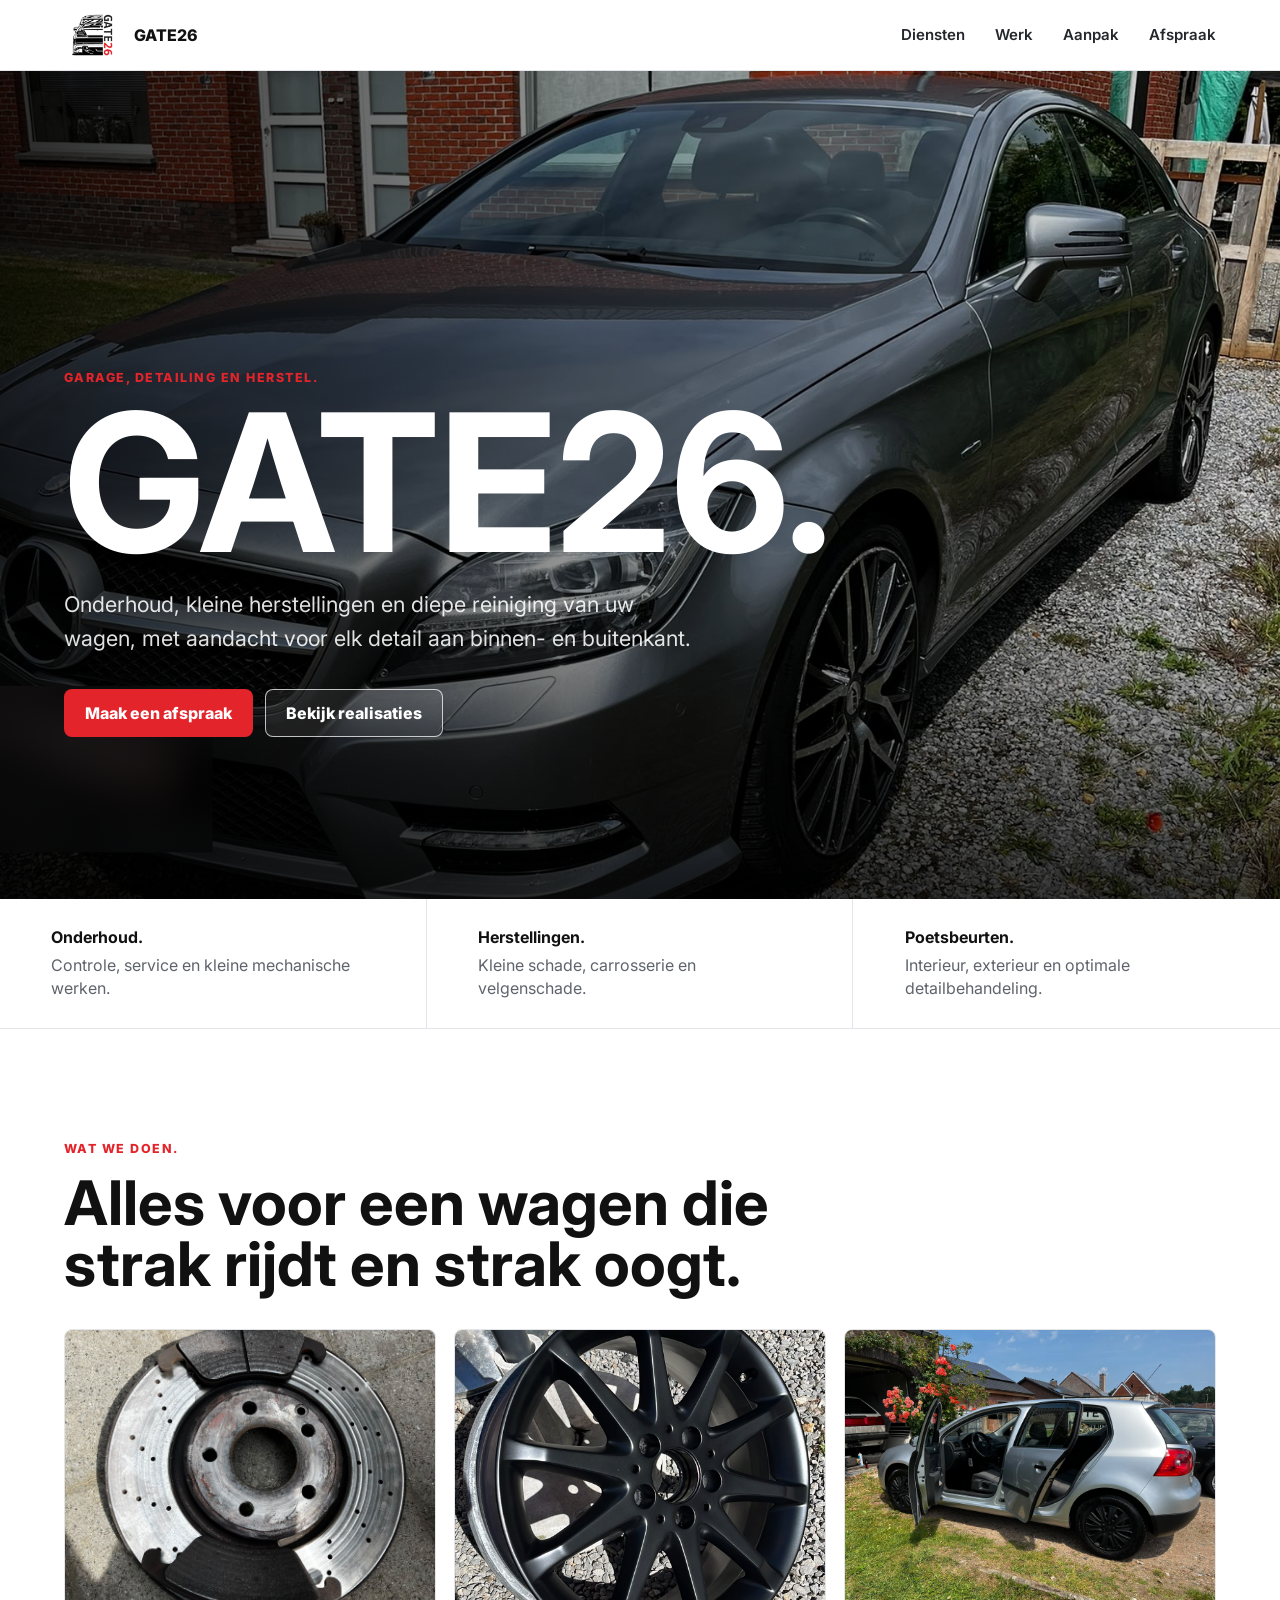
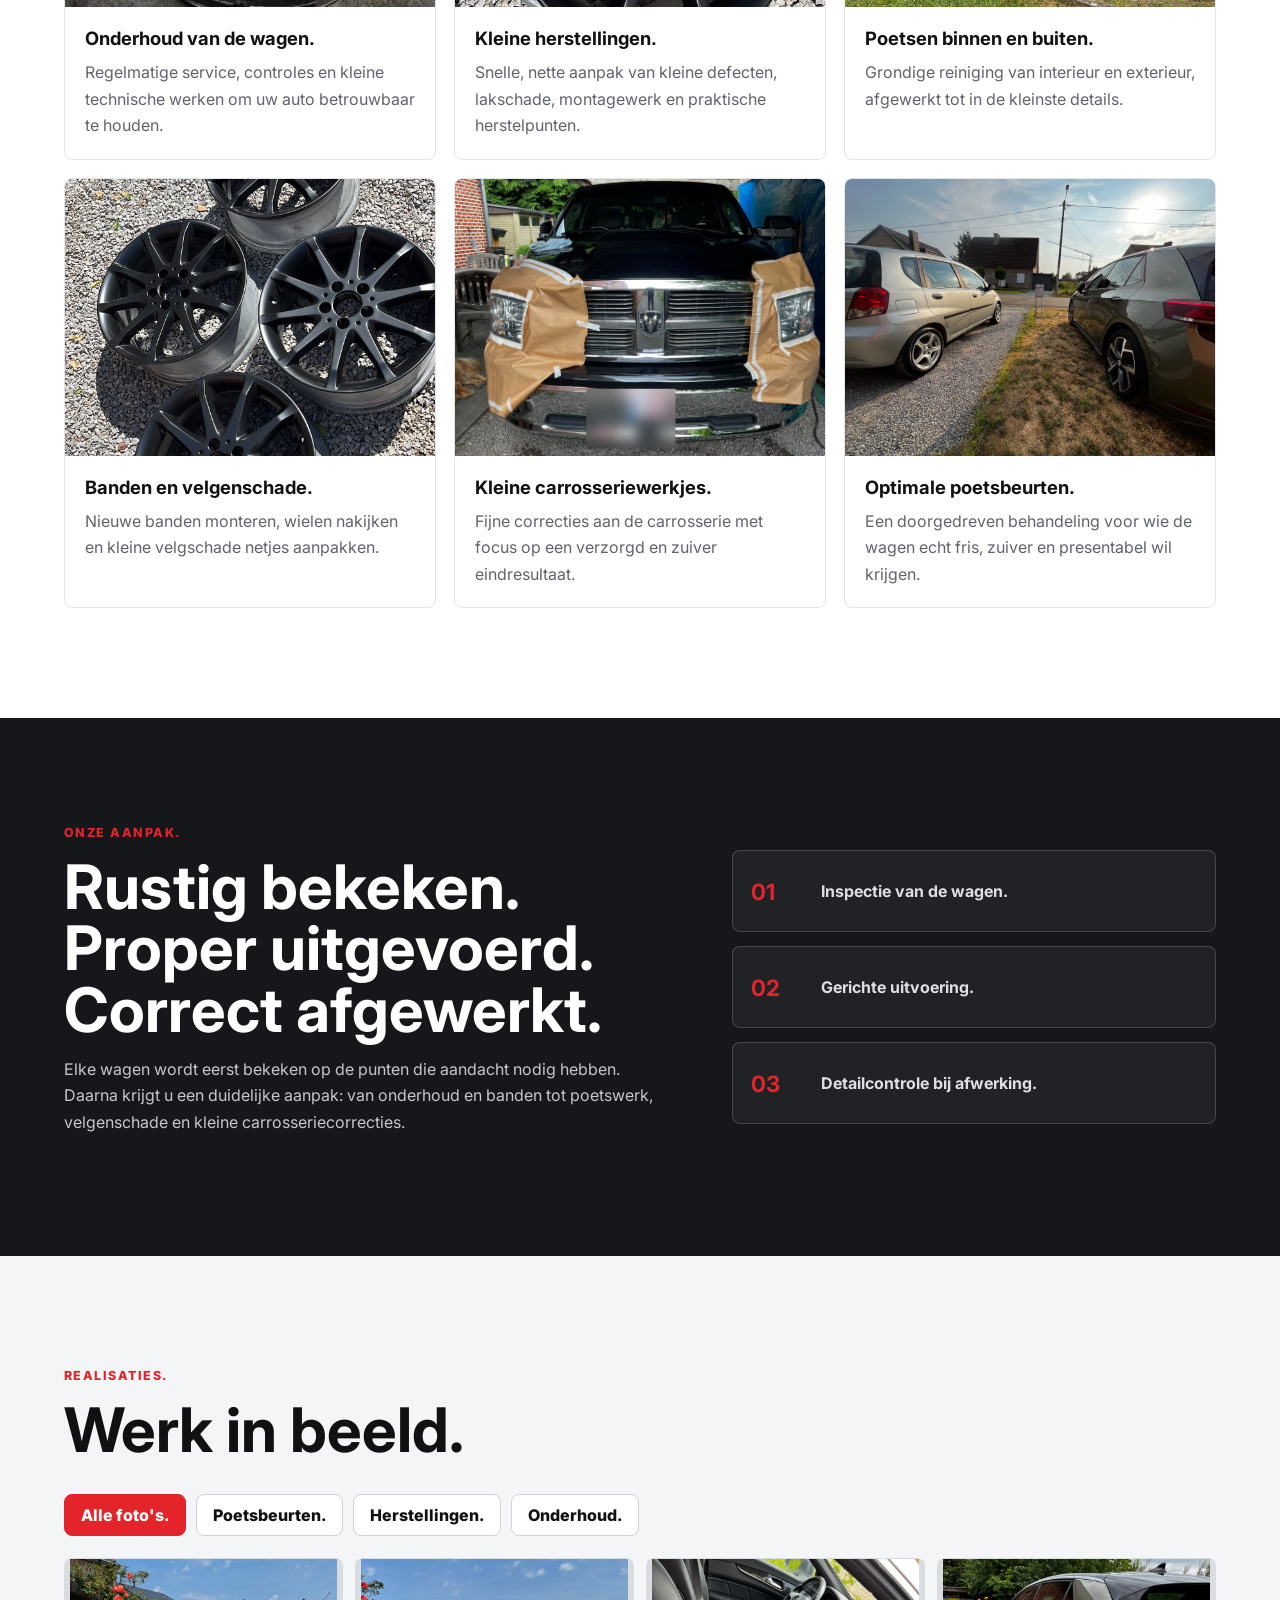
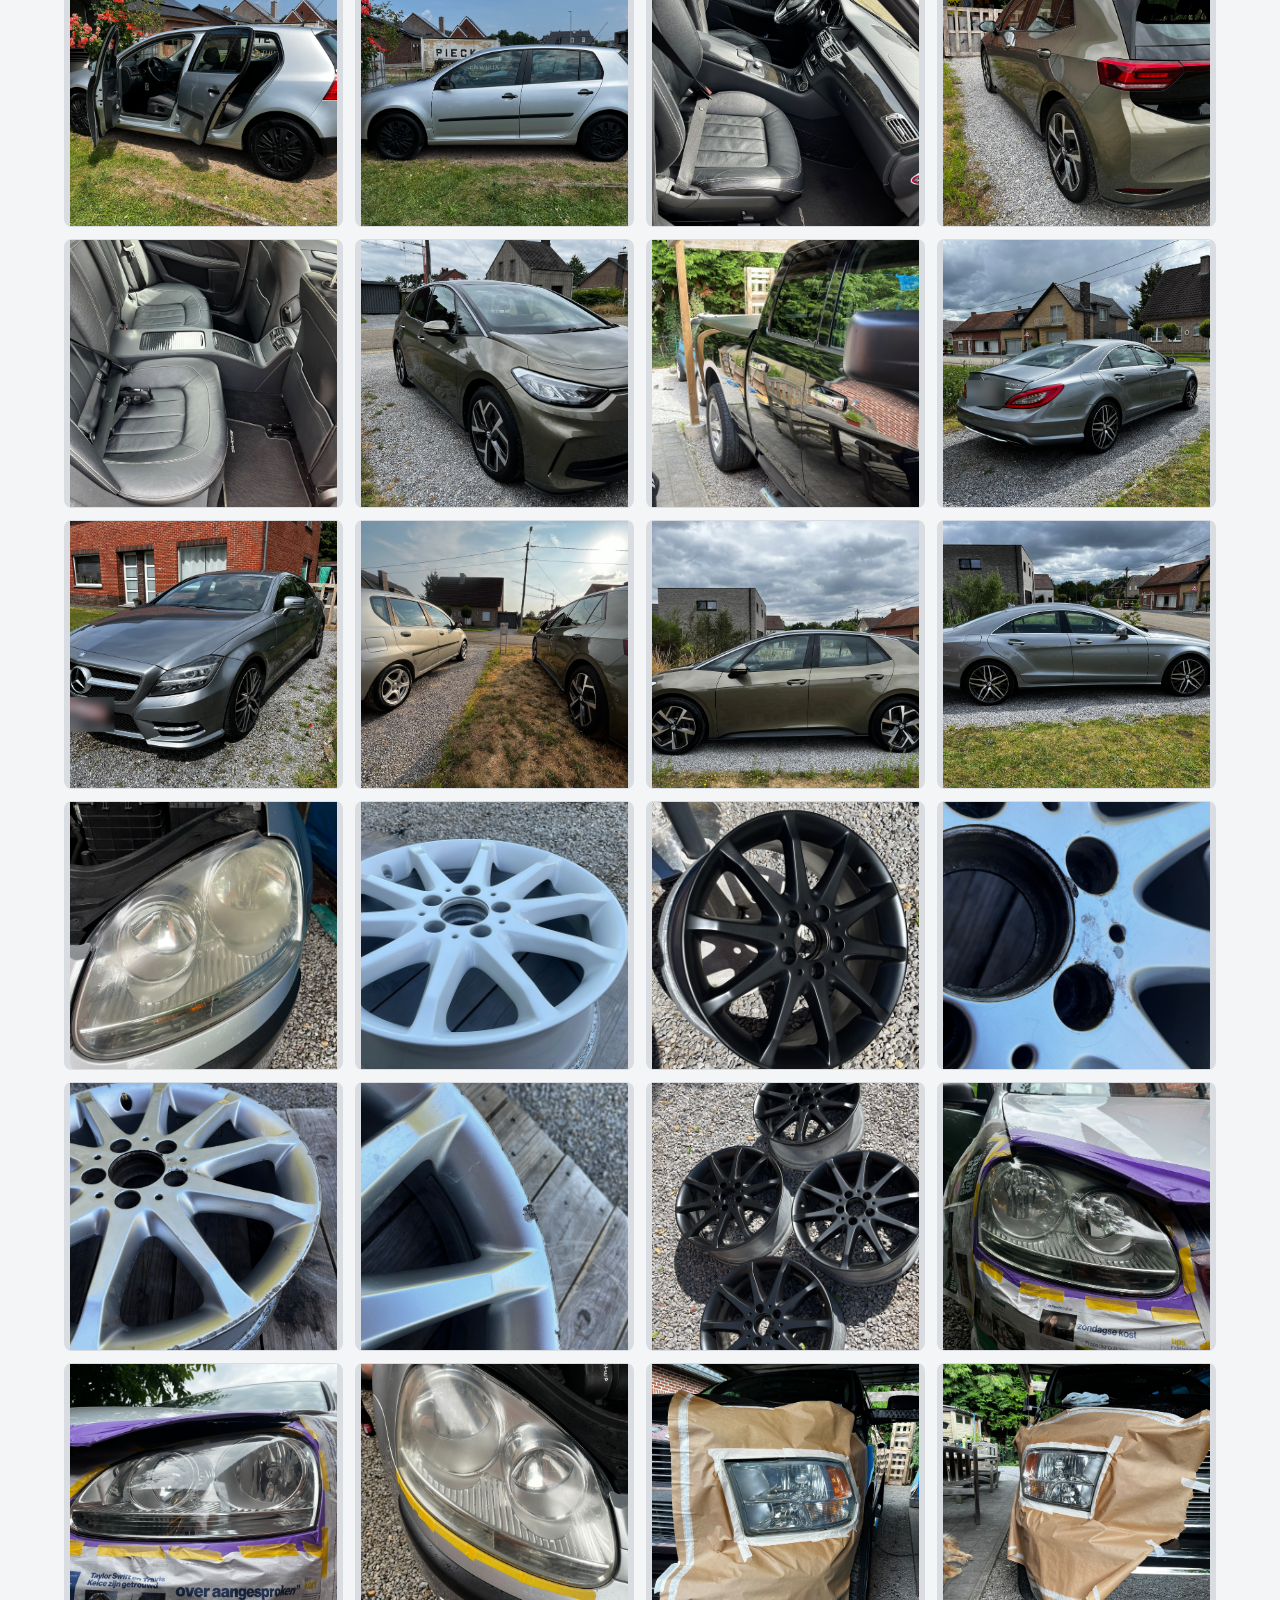
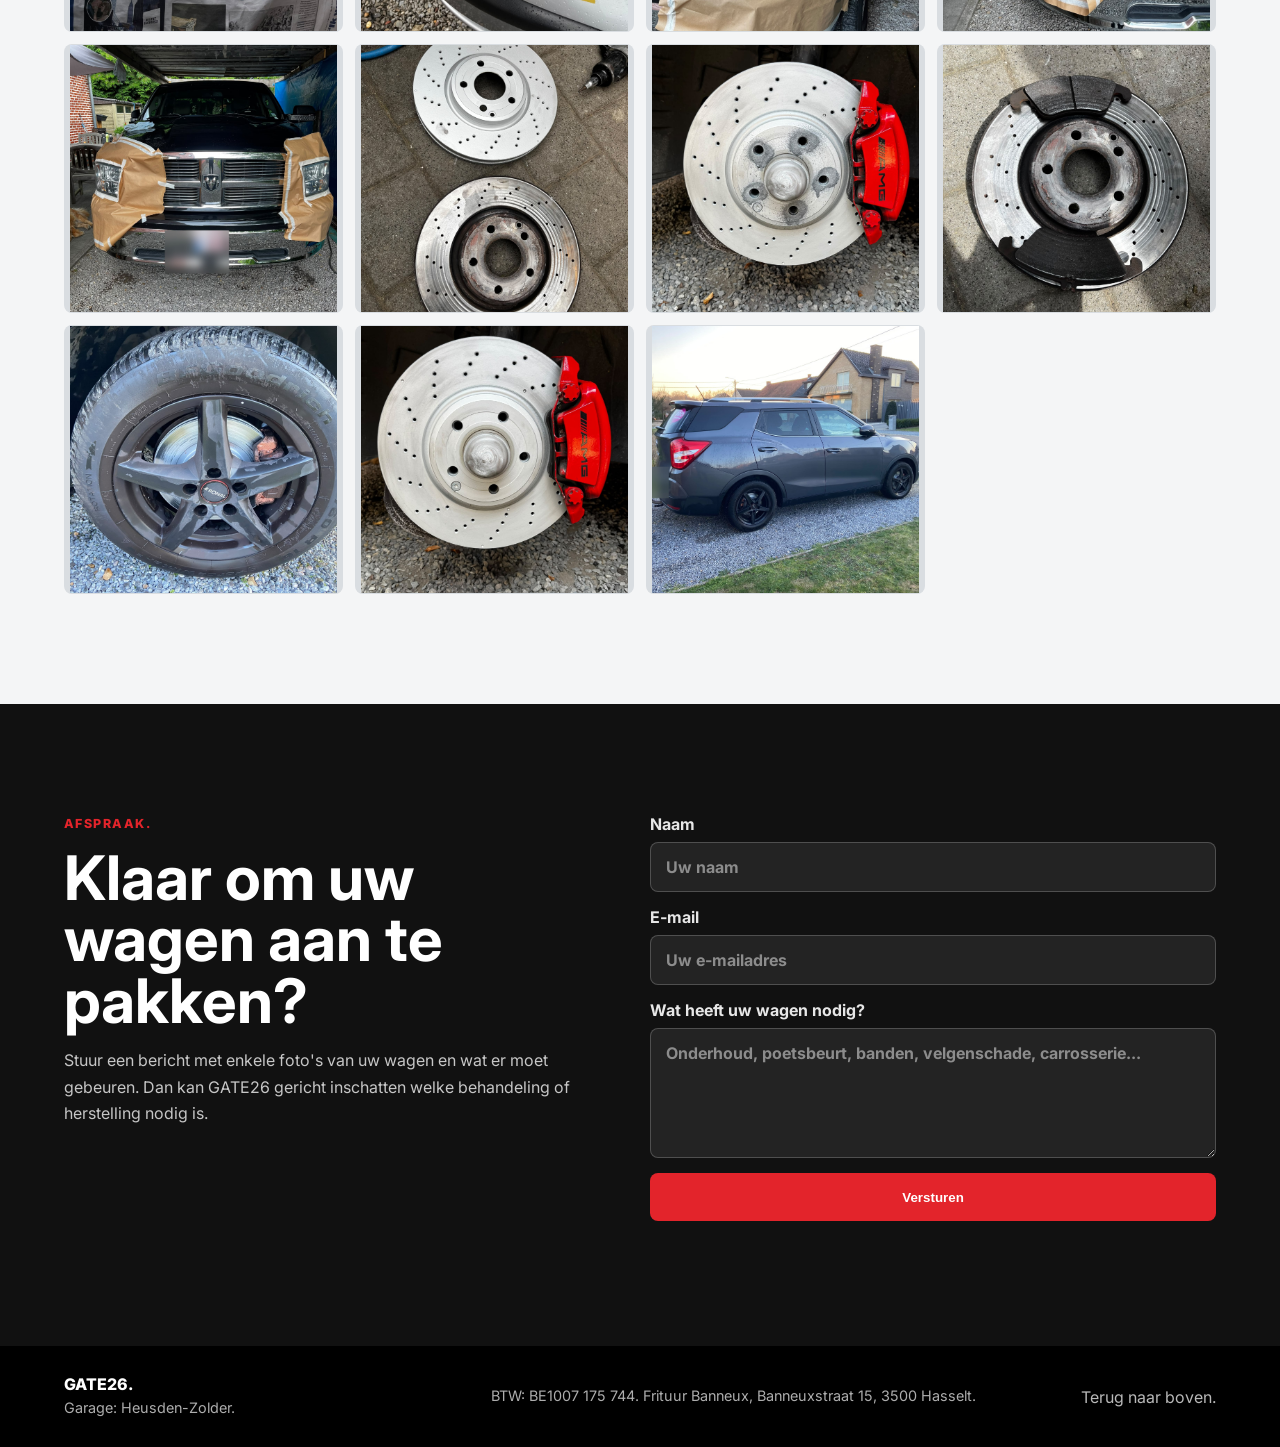
==== commit 40edcc85: "Render gallery photos in HTML" ====
--- a/index.html
+++ b/index.html
@@ -140,11 +140,44 @@
           <h2>Werk in beeld.</h2>
         </div>
         <div class="gallery-tabs" role="tablist" aria-label="Galerijcategorieën">
-          <button class="tab is-active" type="button" data-gallery="poetsbeurten">Poetsbeurten.</button>
+          <button class="tab is-active" type="button" data-gallery="all">Alle foto's.</button>
+          <button class="tab" type="button" data-gallery="poetsbeurten">Poetsbeurten.</button>
           <button class="tab" type="button" data-gallery="herstellingen">Herstellingen.</button>
           <button class="tab" type="button" data-gallery="onderhoud">Onderhoud.</button>
         </div>
-        <div class="gallery-grid" id="gallery" aria-live="polite"></div>
+        <div class="gallery-grid" id="gallery" aria-live="polite">
+          <button class="gallery-item" type="button" data-gallery-item="poetsbeurten" aria-label="Poetsbeurt bij GATE26 1 openen"><img src="privacy-fotos/Poetsbeurten/ef.jpeg" alt="Poetsbeurt bij GATE26 1" loading="lazy" /></button>
+          <button class="gallery-item" type="button" data-gallery-item="poetsbeurten" aria-label="Poetsbeurt bij GATE26 2 openen"><img src="privacy-fotos/Poetsbeurten/iefugy.jpeg" alt="Poetsbeurt bij GATE26 2" loading="lazy" /></button>
+          <button class="gallery-item" type="button" data-gallery-item="poetsbeurten" aria-label="Poetsbeurt bij GATE26 3 openen"><img src="privacy-fotos/Poetsbeurten/laejfeugieagfa.jpeg" alt="Poetsbeurt bij GATE26 3" loading="lazy" /></button>
+          <button class="gallery-item" type="button" data-gallery-item="poetsbeurten" aria-label="Poetsbeurt bij GATE26 4 openen"><img src="privacy-fotos/Poetsbeurten/poetserthje$.jpeg" alt="Poetsbeurt bij GATE26 4" loading="lazy" /></button>
+          <button class="gallery-item" type="button" data-gallery-item="poetsbeurten" aria-label="Poetsbeurt bij GATE26 5 openen"><img src="privacy-fotos/Poetsbeurten/rg.jpeg" alt="Poetsbeurt bij GATE26 5" loading="lazy" /></button>
+          <button class="gallery-item" type="button" data-gallery-item="poetsbeurten" aria-label="Poetsbeurt bij GATE26 6 openen"><img src="privacy-fotos/Poetsbeurten/WhatsApp%20Image%202026-07-25%20at%2012.27.36.jpeg" alt="Poetsbeurt bij GATE26 6" loading="lazy" /></button>
+          <button class="gallery-item" type="button" data-gallery-item="poetsbeurten" aria-label="Poetsbeurt bij GATE26 7 openen"><img src="privacy-fotos/Poetsbeurten/WhatsApp%20Image%202026-07-25%20at%2012.27.38.jpeg" alt="Poetsbeurt bij GATE26 7" loading="lazy" /></button>
+          <button class="gallery-item" type="button" data-gallery-item="poetsbeurten" aria-label="Poetsbeurt bij GATE26 8 openen"><img src="privacy-fotos/Poetsbeurten/WhatsApp%20Image%202026-07-25%20at%2012.27.43.jpeg" alt="Poetsbeurt bij GATE26 8" loading="lazy" /></button>
+          <button class="gallery-item" type="button" data-gallery-item="poetsbeurten" aria-label="Poetsbeurt bij GATE26 9 openen"><img src="privacy-fotos/Poetsbeurten/WhatsApp%20Image%202026-07-25%20at%2012.27.44.jpeg" alt="Poetsbeurt bij GATE26 9" loading="lazy" /></button>
+          <button class="gallery-item" type="button" data-gallery-item="poetsbeurten" aria-label="Poetsbeurt bij GATE26 10 openen"><img src="privacy-fotos/Poetsbeurten/WhatsApp%20Image%202026-07-25%20at%2019.39.48.jpeg" alt="Poetsbeurt bij GATE26 10" loading="lazy" /></button>
+          <button class="gallery-item" type="button" data-gallery-item="poetsbeurten" aria-label="Poetsbeurt bij GATE26 11 openen"><img src="privacy-fotos/Poetsbeurten/zf.jpeg" alt="Poetsbeurt bij GATE26 11" loading="lazy" /></button>
+          <button class="gallery-item" type="button" data-gallery-item="poetsbeurten" aria-label="Poetsbeurt bij GATE26 12 openen"><img src="privacy-fotos/Poetsbeurten/zg.jpeg" alt="Poetsbeurt bij GATE26 12" loading="lazy" /></button>
+          <button class="gallery-item" type="button" data-gallery-item="herstellingen" aria-label="Herstellingswerk bij GATE26 1 openen"><img src="privacy-fotos/Herstellingswerkjes/87.jpeg" alt="Herstellingswerk bij GATE26 1" loading="lazy" /></button>
+          <button class="gallery-item" type="button" data-gallery-item="herstellingen" aria-label="Herstellingswerk bij GATE26 2 openen"><img src="privacy-fotos/Herstellingswerkjes/987416afi.jpeg" alt="Herstellingswerk bij GATE26 2" loading="lazy" /></button>
+          <button class="gallery-item" type="button" data-gallery-item="herstellingen" aria-label="Herstellingswerk bij GATE26 3 openen"><img src="privacy-fotos/Herstellingswerkjes/987oipofei.jpeg" alt="Herstellingswerk bij GATE26 3" loading="lazy" /></button>
+          <button class="gallery-item" type="button" data-gallery-item="herstellingen" aria-label="Herstellingswerk bij GATE26 4 openen"><img src="privacy-fotos/Herstellingswerkjes/afae.jpeg" alt="Herstellingswerk bij GATE26 4" loading="lazy" /></button>
+          <button class="gallery-item" type="button" data-gallery-item="herstellingen" aria-label="Herstellingswerk bij GATE26 5 openen"><img src="privacy-fotos/Herstellingswerkjes/efa.jpeg" alt="Herstellingswerk bij GATE26 5" loading="lazy" /></button>
+          <button class="gallery-item" type="button" data-gallery-item="herstellingen" aria-label="Herstellingswerk bij GATE26 6 openen"><img src="privacy-fotos/Herstellingswerkjes/feafaeaf.jpeg" alt="Herstellingswerk bij GATE26 6" loading="lazy" /></button>
+          <button class="gallery-item" type="button" data-gallery-item="herstellingen" aria-label="Herstellingswerk bij GATE26 7 openen"><img src="privacy-fotos/Herstellingswerkjes/jkhfiu.jpeg" alt="Herstellingswerk bij GATE26 7" loading="lazy" /></button>
+          <button class="gallery-item" type="button" data-gallery-item="herstellingen" aria-label="Herstellingswerk bij GATE26 8 openen"><img src="privacy-fotos/Herstellingswerkjes/WhatsApp%20Image%202026-07-25%20at%2012.21.52.jpeg" alt="Herstellingswerk bij GATE26 8" loading="lazy" /></button>
+          <button class="gallery-item" type="button" data-gallery-item="herstellingen" aria-label="Herstellingswerk bij GATE26 9 openen"><img src="privacy-fotos/Herstellingswerkjes/WhatsApp%20Image%202026-07-25%20at%2012.21.53.jpeg" alt="Herstellingswerk bij GATE26 9" loading="lazy" /></button>
+          <button class="gallery-item" type="button" data-gallery-item="herstellingen" aria-label="Herstellingswerk bij GATE26 10 openen"><img src="privacy-fotos/Herstellingswerkjes/WhatsApp%20Image%202026-07-25%20at%2012.21.53a.jpeg" alt="Herstellingswerk bij GATE26 10" loading="lazy" /></button>
+          <button class="gallery-item" type="button" data-gallery-item="herstellingen" aria-label="Herstellingswerk bij GATE26 11 openen"><img src="privacy-fotos/Herstellingswerkjes/WhatsApp%20Image%202026-07-25%20at%2012.21.53e.jpeg" alt="Herstellingswerk bij GATE26 11" loading="lazy" /></button>
+          <button class="gallery-item" type="button" data-gallery-item="herstellingen" aria-label="Herstellingswerk bij GATE26 12 openen"><img src="privacy-fotos/Herstellingswerkjes/WhatsApp%20Image%202026-07-25%20at%2012.21.53f.jpeg" alt="Herstellingswerk bij GATE26 12" loading="lazy" /></button>
+          <button class="gallery-item" type="button" data-gallery-item="herstellingen" aria-label="Herstellingswerk bij GATE26 13 openen"><img src="privacy-fotos/Herstellingswerkjes/WhatsApp%20Image%202026-07-25%20at%2012.21.53fe.jpeg" alt="Herstellingswerk bij GATE26 13" loading="lazy" /></button>
+          <button class="gallery-item" type="button" data-gallery-item="onderhoud" aria-label="Onderhoudswerk bij GATE26 1 openen"><img src="privacy-fotos/Onderhoudfotos/3.jpeg" alt="Onderhoudswerk bij GATE26 1" loading="lazy" /></button>
+          <button class="gallery-item" type="button" data-gallery-item="onderhoud" aria-label="Onderhoudswerk bij GATE26 2 openen"><img src="privacy-fotos/Onderhoudfotos/48724.jpeg" alt="Onderhoudswerk bij GATE26 2" loading="lazy" /></button>
+          <button class="gallery-item" type="button" data-gallery-item="onderhoud" aria-label="Onderhoudswerk bij GATE26 3 openen"><img src="privacy-fotos/Onderhoudfotos/4875.jpeg" alt="Onderhoudswerk bij GATE26 3" loading="lazy" /></button>
+          <button class="gallery-item" type="button" data-gallery-item="onderhoud" aria-label="Onderhoudswerk bij GATE26 4 openen"><img src="privacy-fotos/Onderhoudfotos/frf.jpeg" alt="Onderhoudswerk bij GATE26 4" loading="lazy" /></button>
+          <button class="gallery-item" type="button" data-gallery-item="onderhoud" aria-label="Onderhoudswerk bij GATE26 5 openen"><img src="privacy-fotos/Onderhoudfotos/uygfaeyfguaf.jpeg" alt="Onderhoudswerk bij GATE26 5" loading="lazy" /></button>
+          <button class="gallery-item" type="button" data-gallery-item="onderhoud" aria-label="Onderhoudswerk bij GATE26 6 openen"><img src="privacy-fotos/Onderhoudfotos/WhatsApp%20Image%202026-07-25%20at%2012.24.26.jpeg" alt="Onderhoudswerk bij GATE26 6" loading="lazy" /></button>
+        </div>
       </section>
 
       <section class="contact" id="contact">
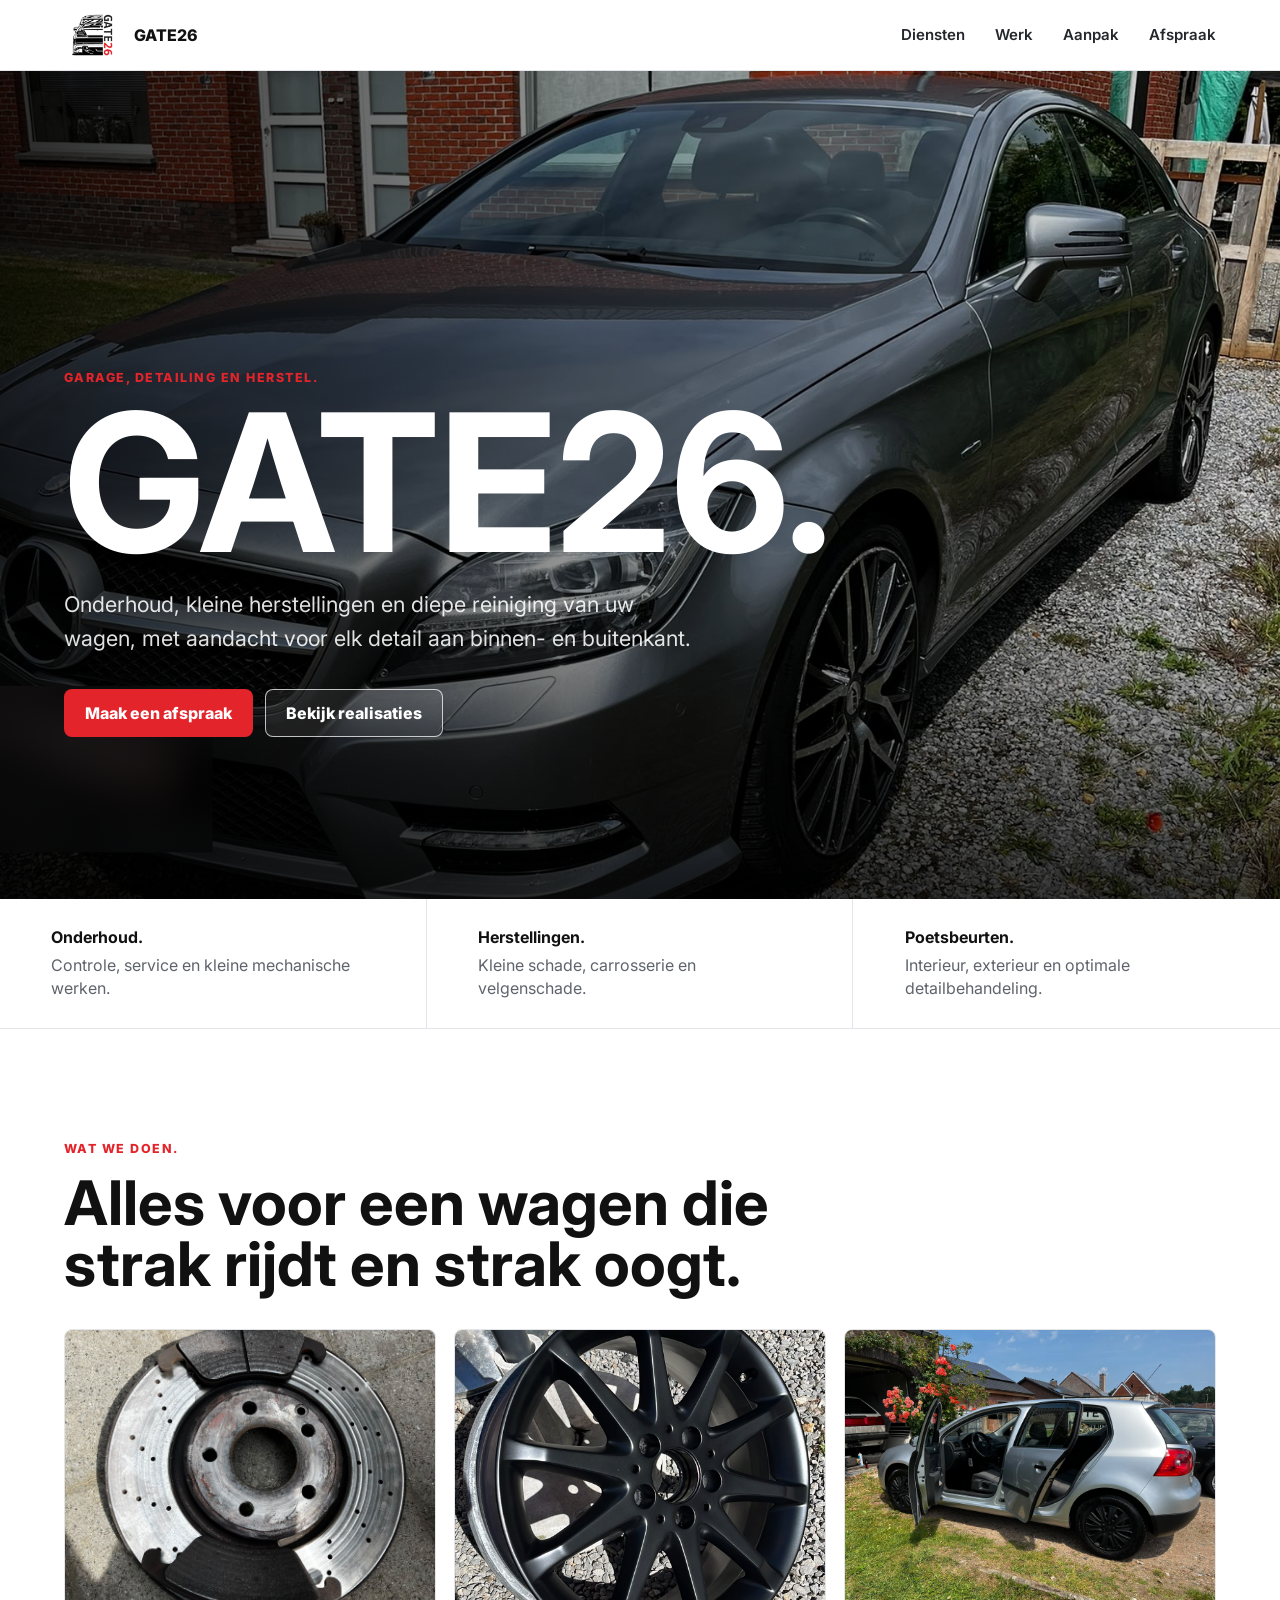
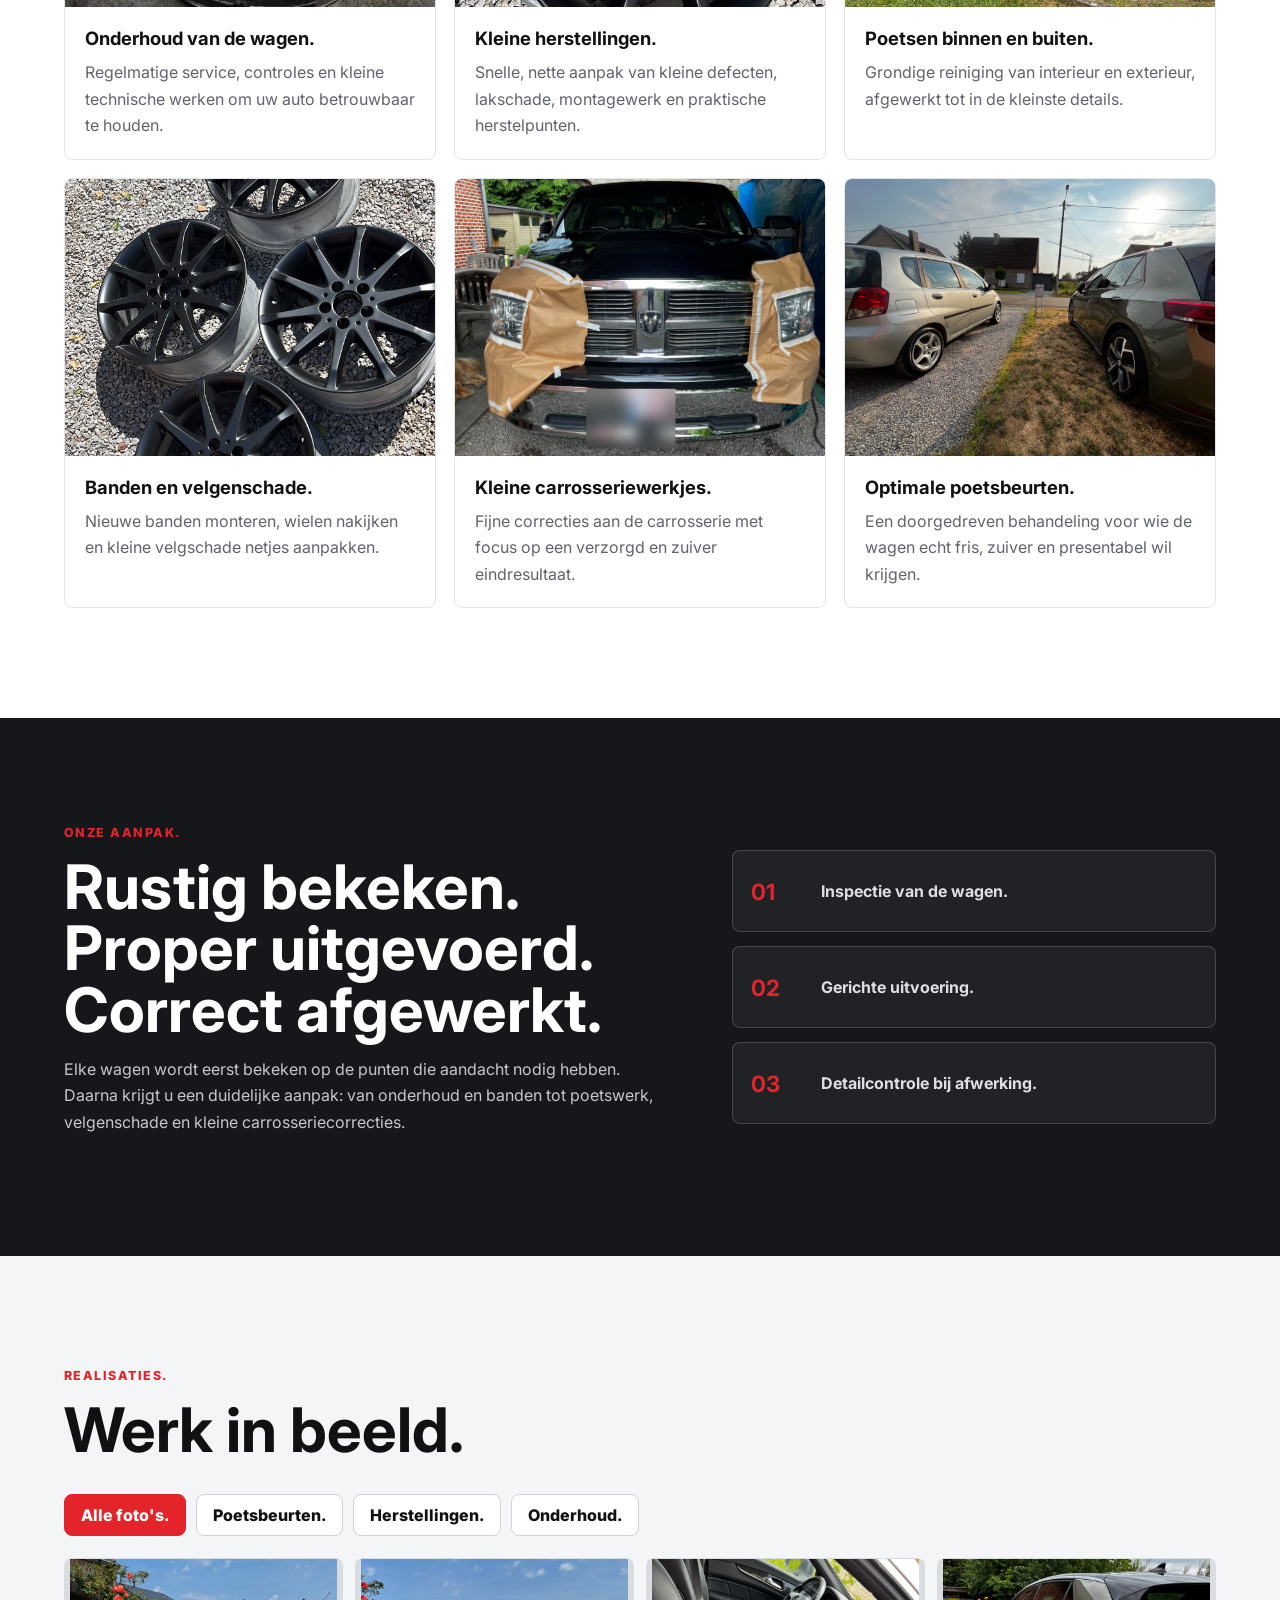
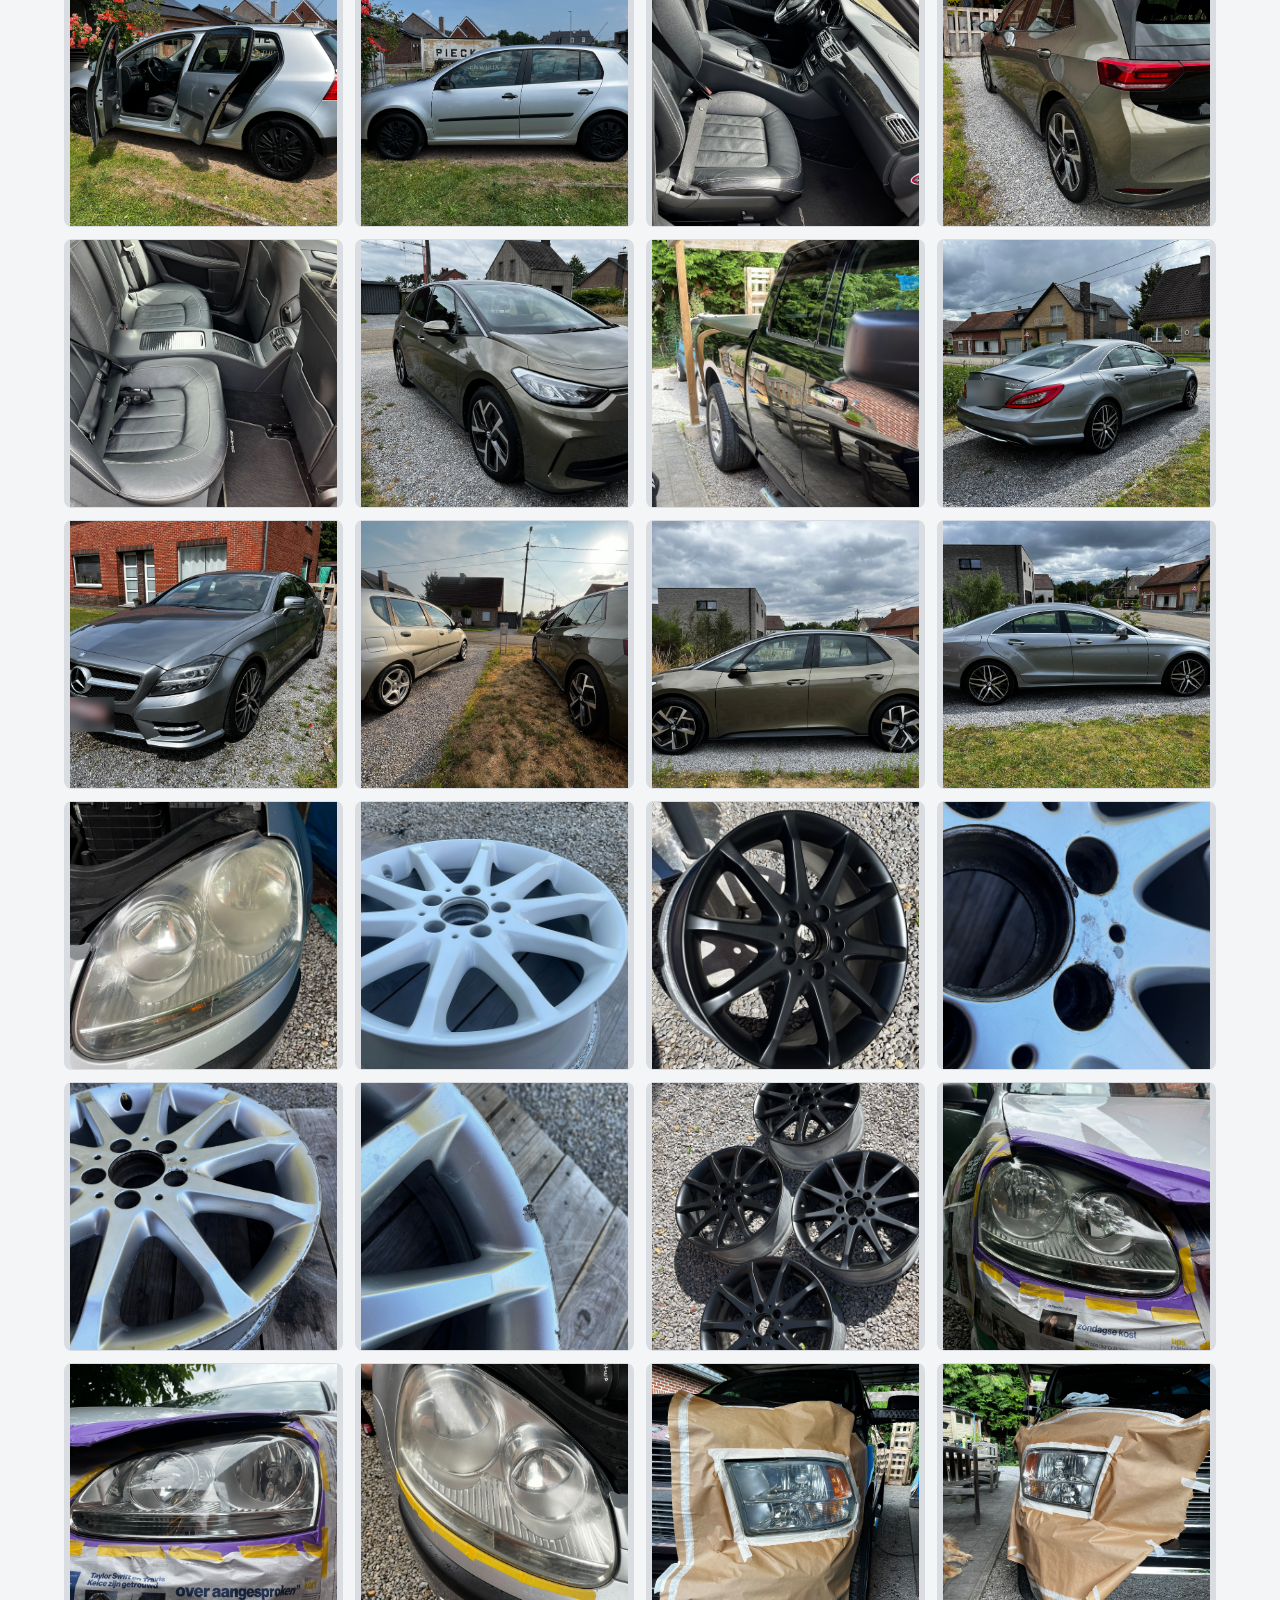
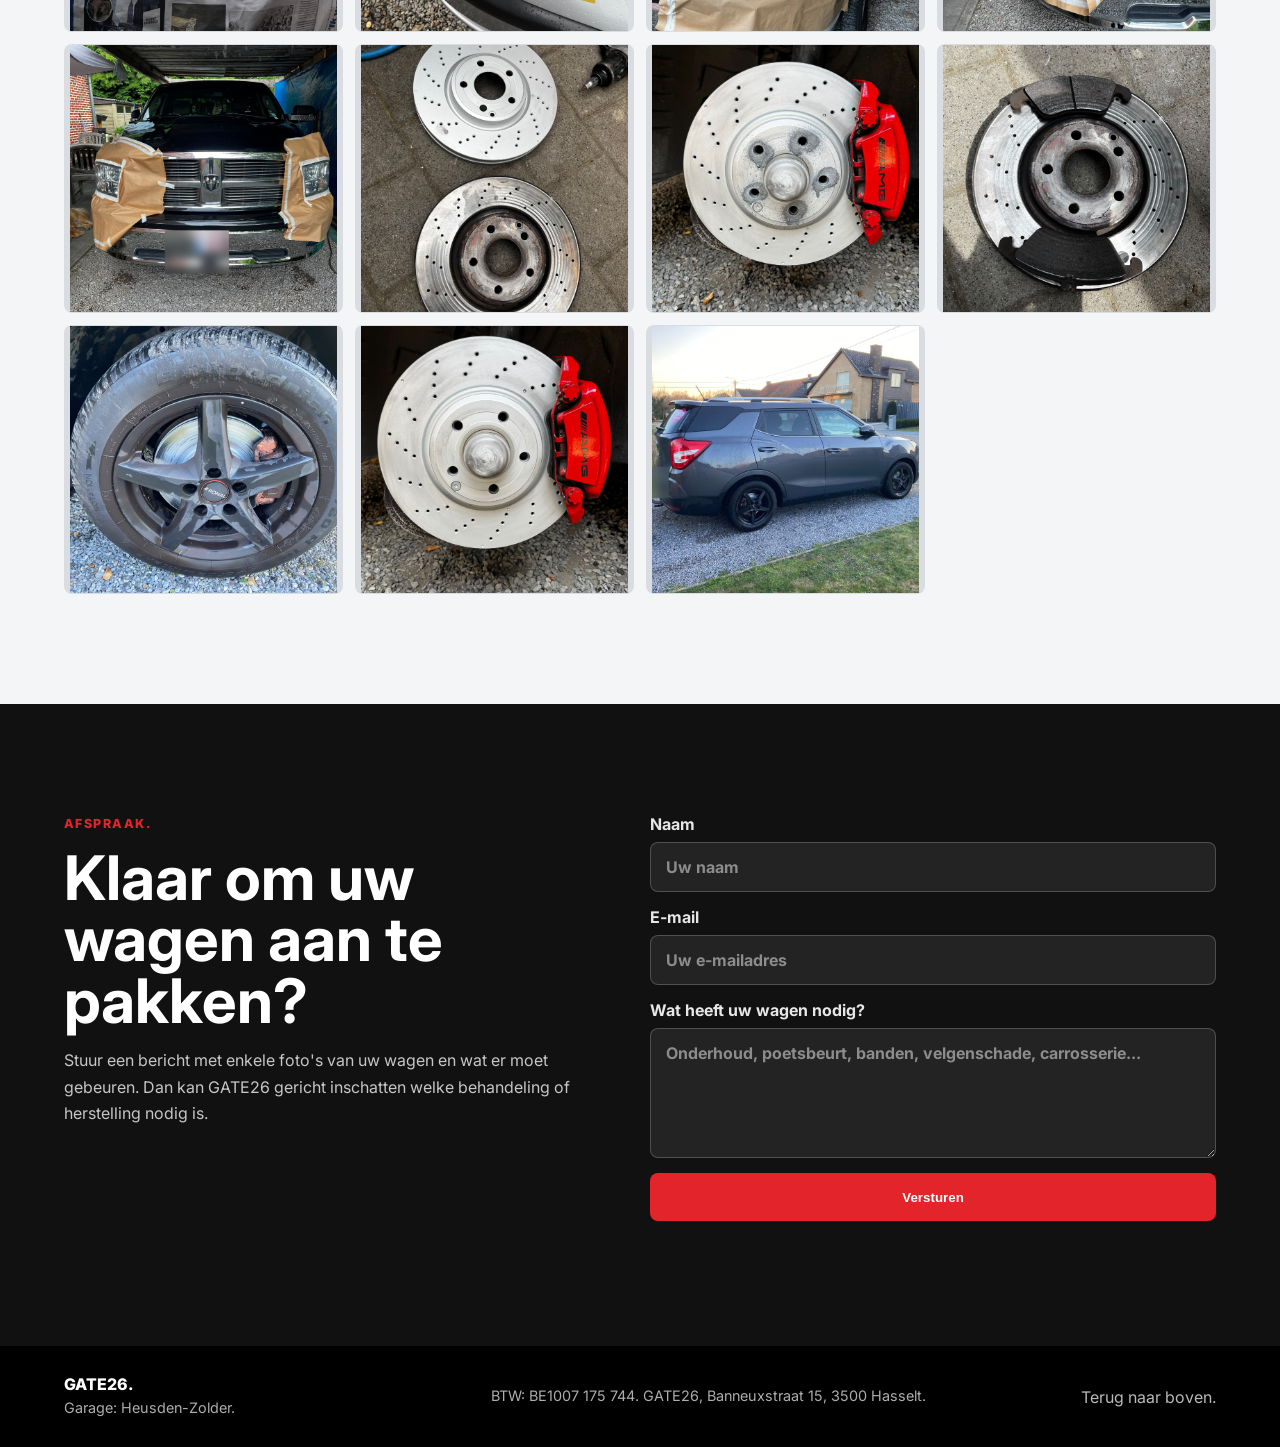
==== commit 5a61c9b6: "Update footer company name" ====
--- a/index.html
+++ b/index.html
@@ -217,7 +217,7 @@
         <small>Garage: Heusden-Zolder.</small>
       </div>
       <p class="footer-note">
-        BTW: BE1007 175 744. Frituur Banneux, Banneuxstraat 15, 3500 Hasselt.
+        BTW: BE1007 175 744. GATE26, Banneuxstraat 15, 3500 Hasselt.
       </p>
       <a href="#top">Terug naar boven.</a>
     </footer>
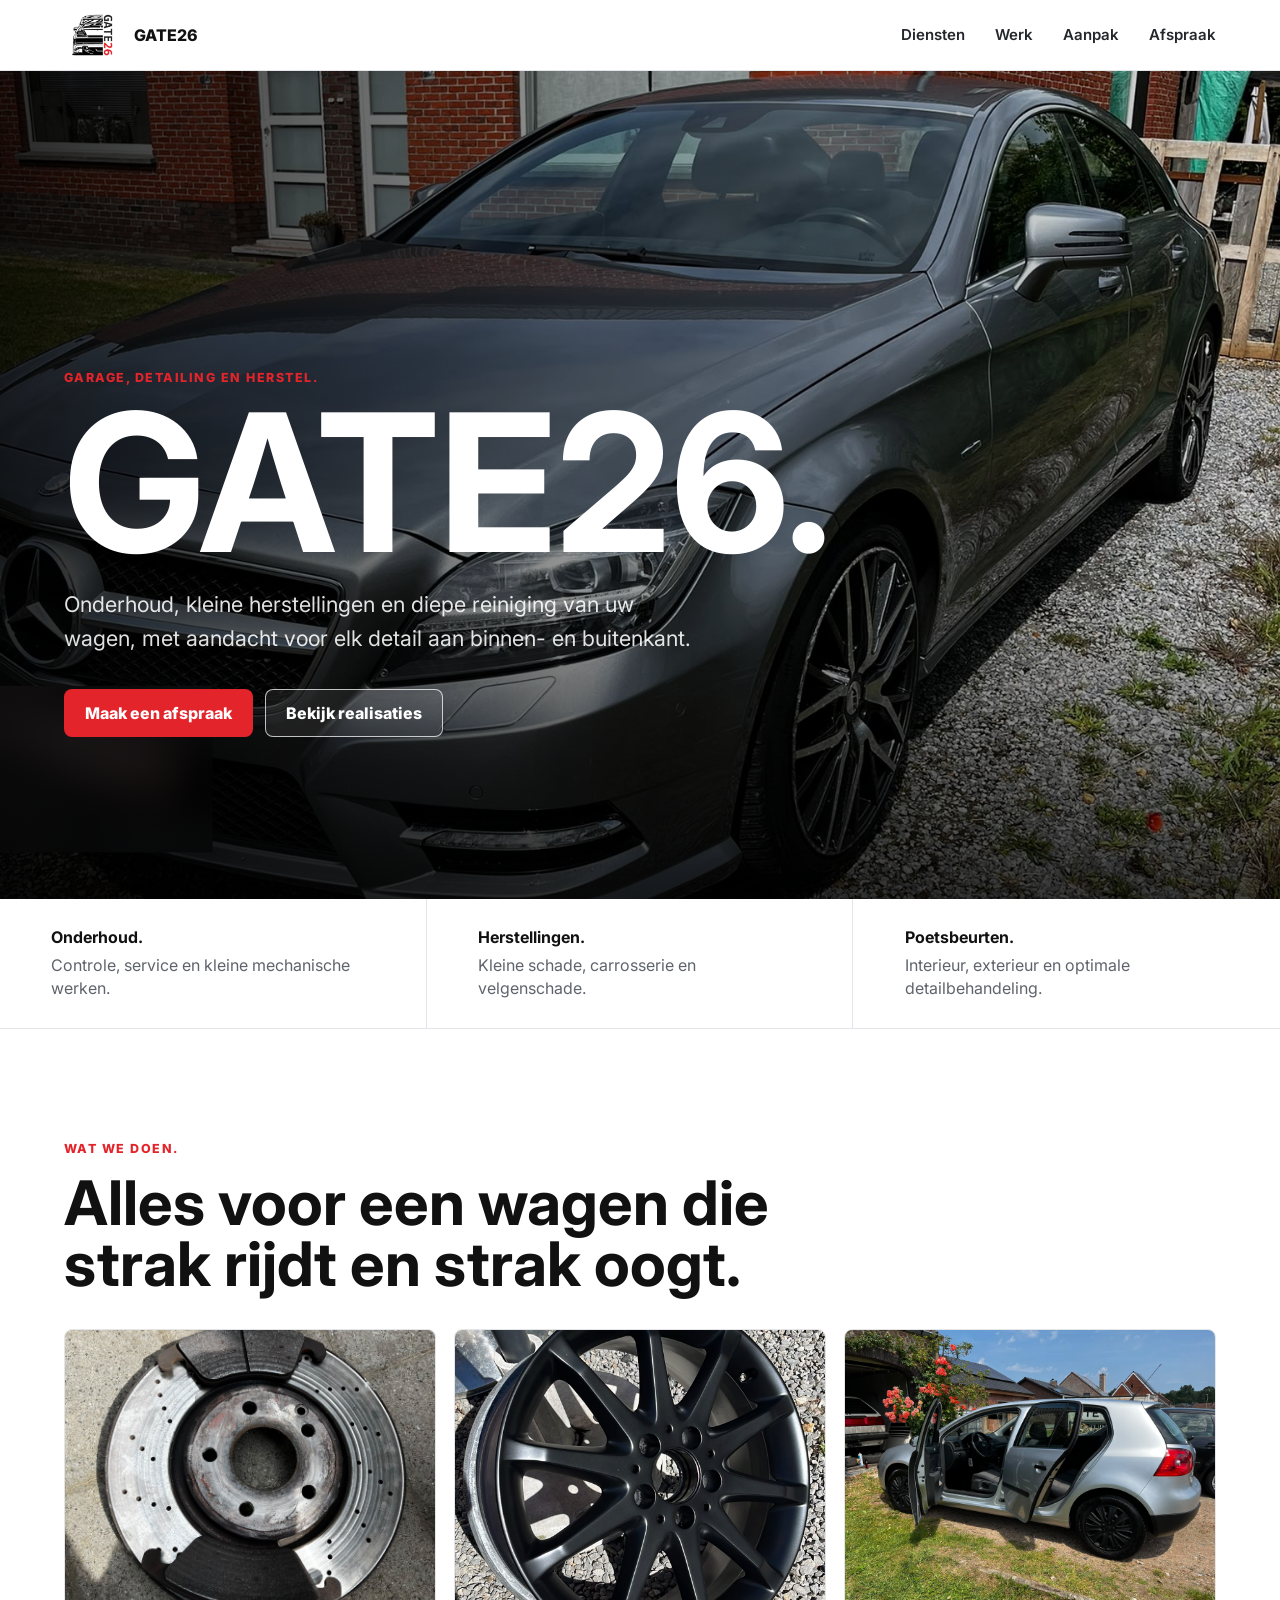
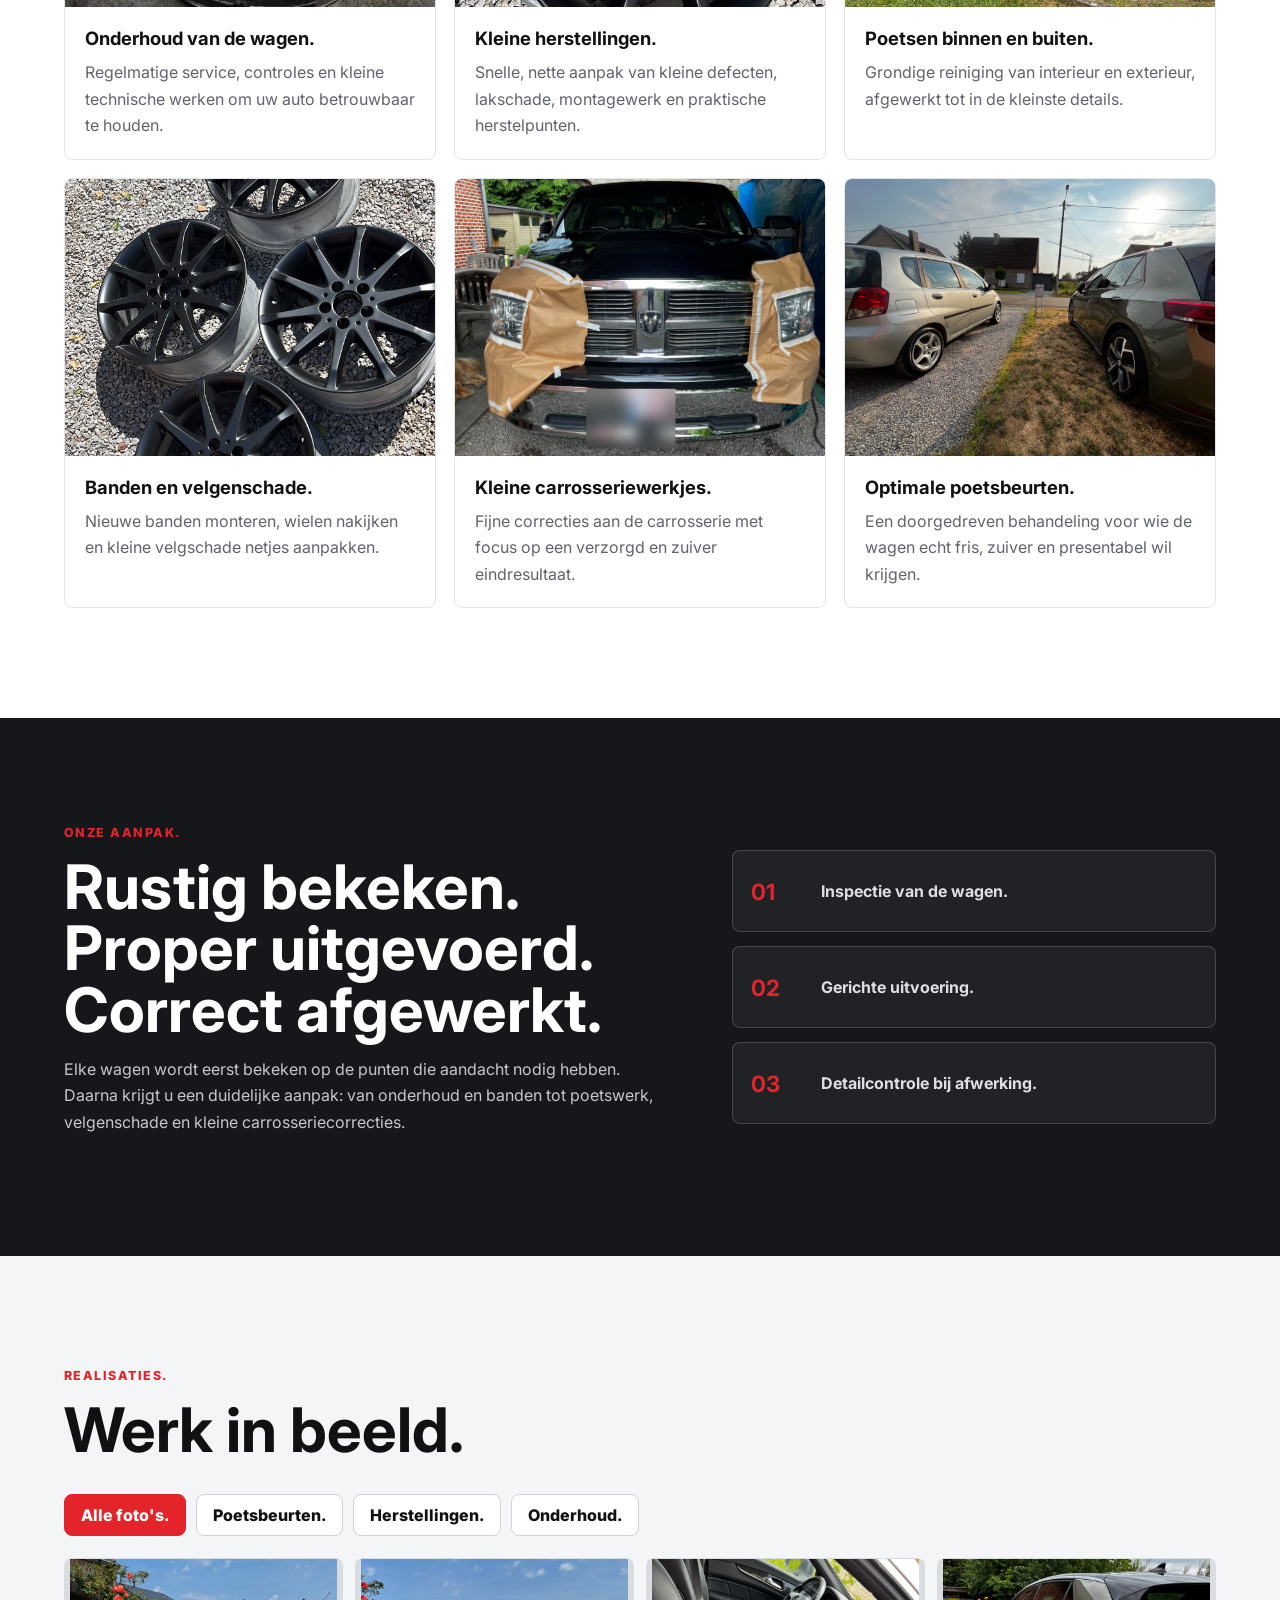
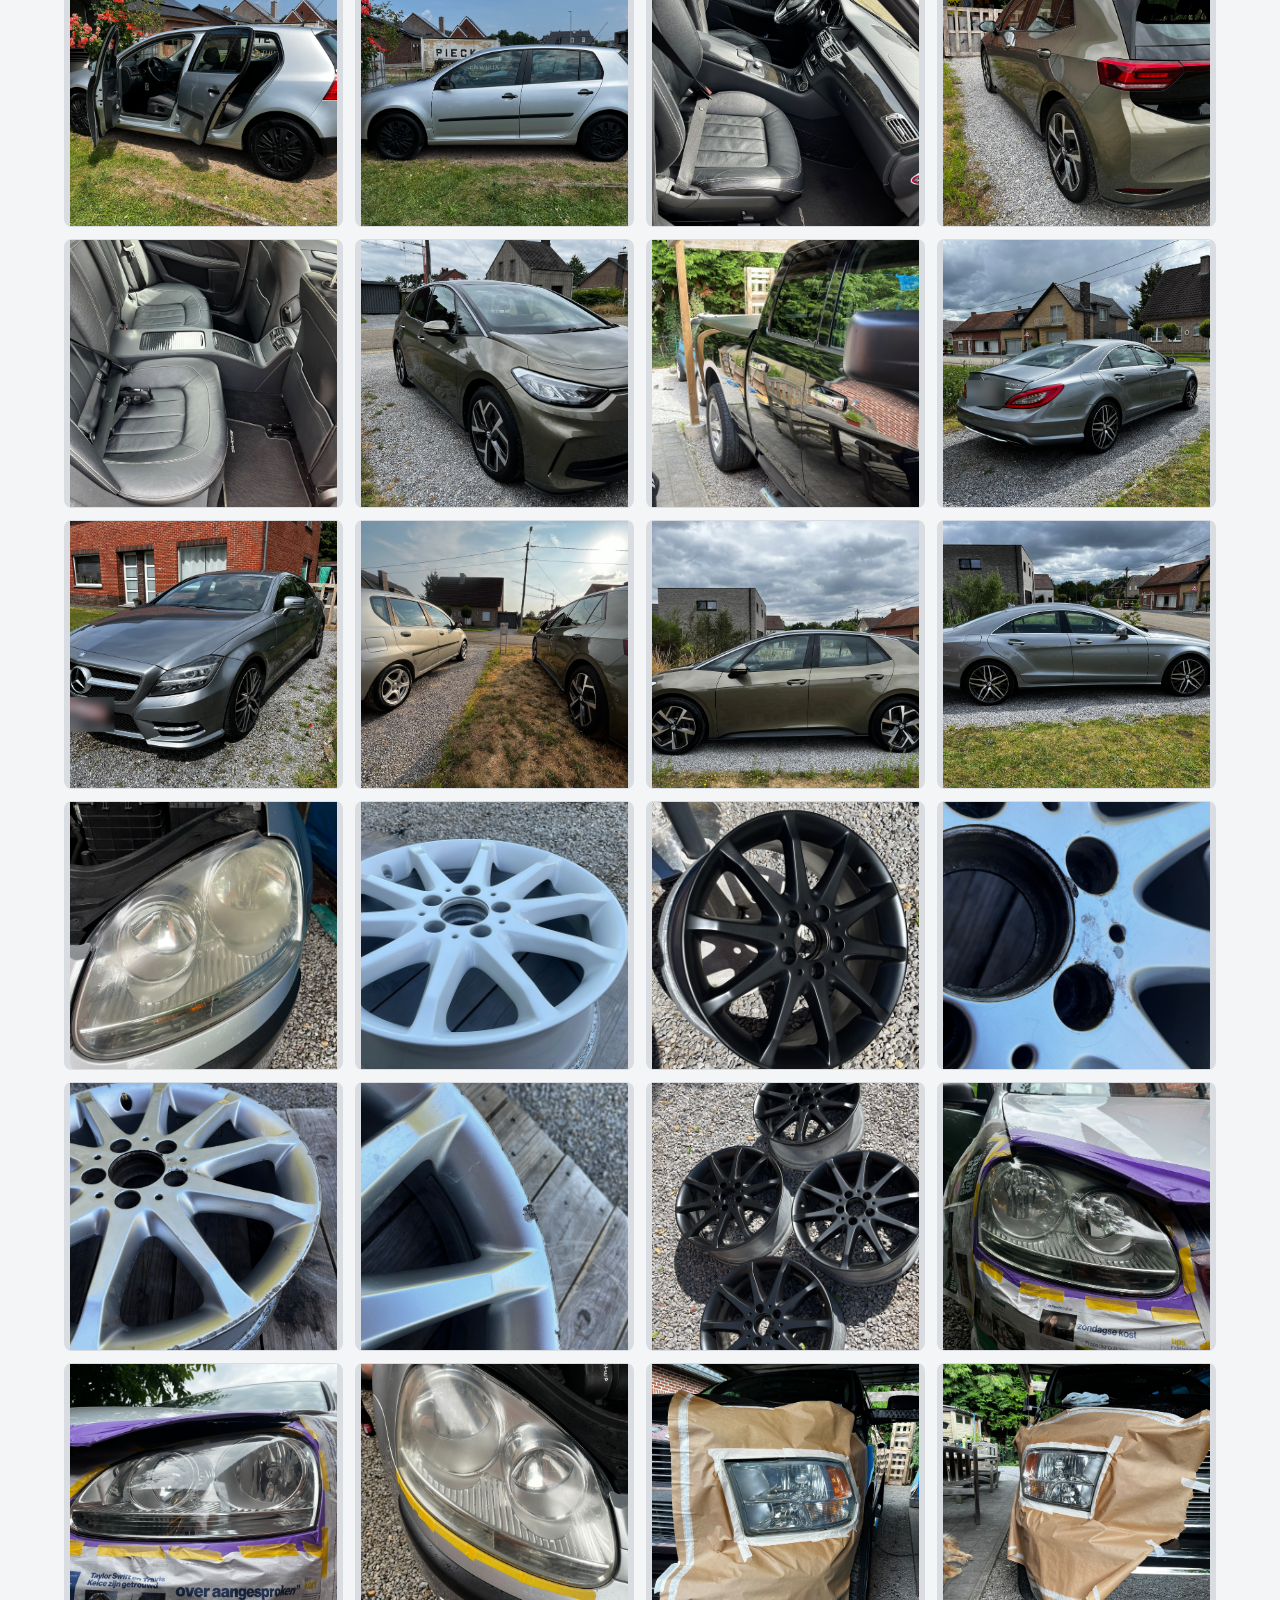
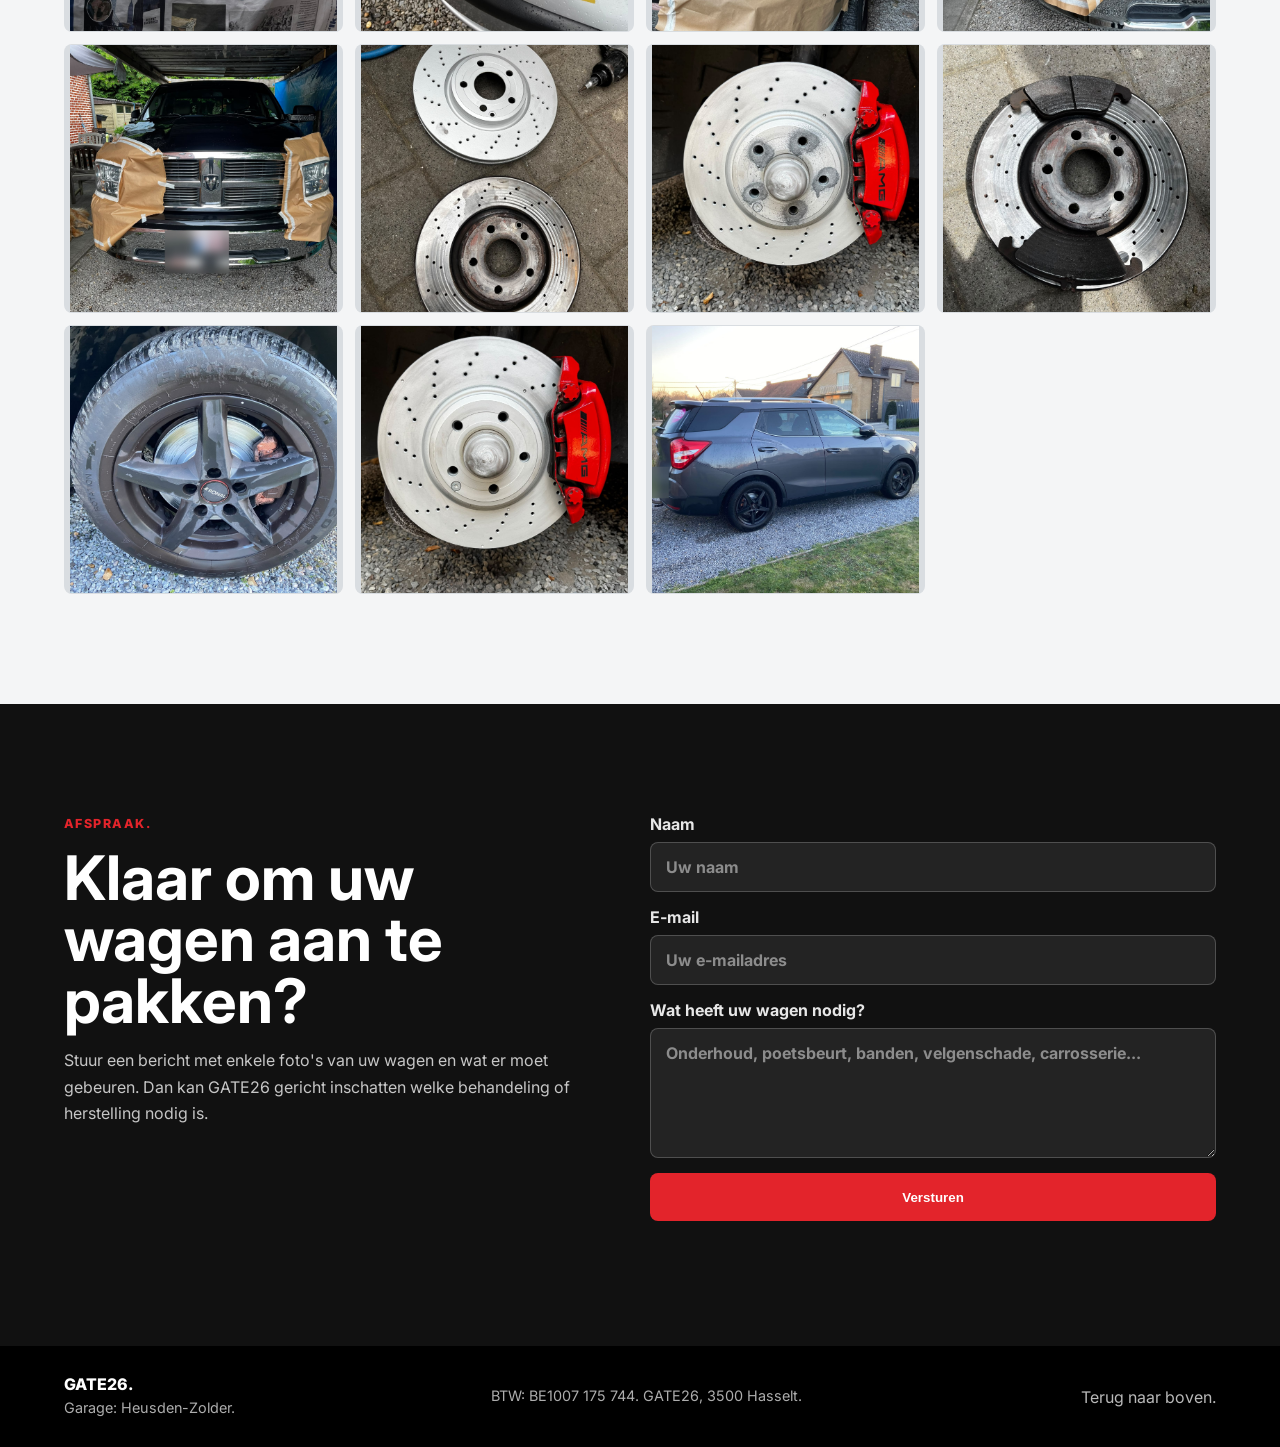
==== commit 77f8d2b0: "Simplify footer address" ====
--- a/index.html
+++ b/index.html
@@ -217,7 +217,7 @@
         <small>Garage: Heusden-Zolder.</small>
       </div>
       <p class="footer-note">
-        BTW: BE1007 175 744. GATE26, Banneuxstraat 15, 3500 Hasselt.
+        BTW: BE1007 175 744. GATE26, 3500 Hasselt.
       </p>
       <a href="#top">Terug naar boven.</a>
     </footer>
